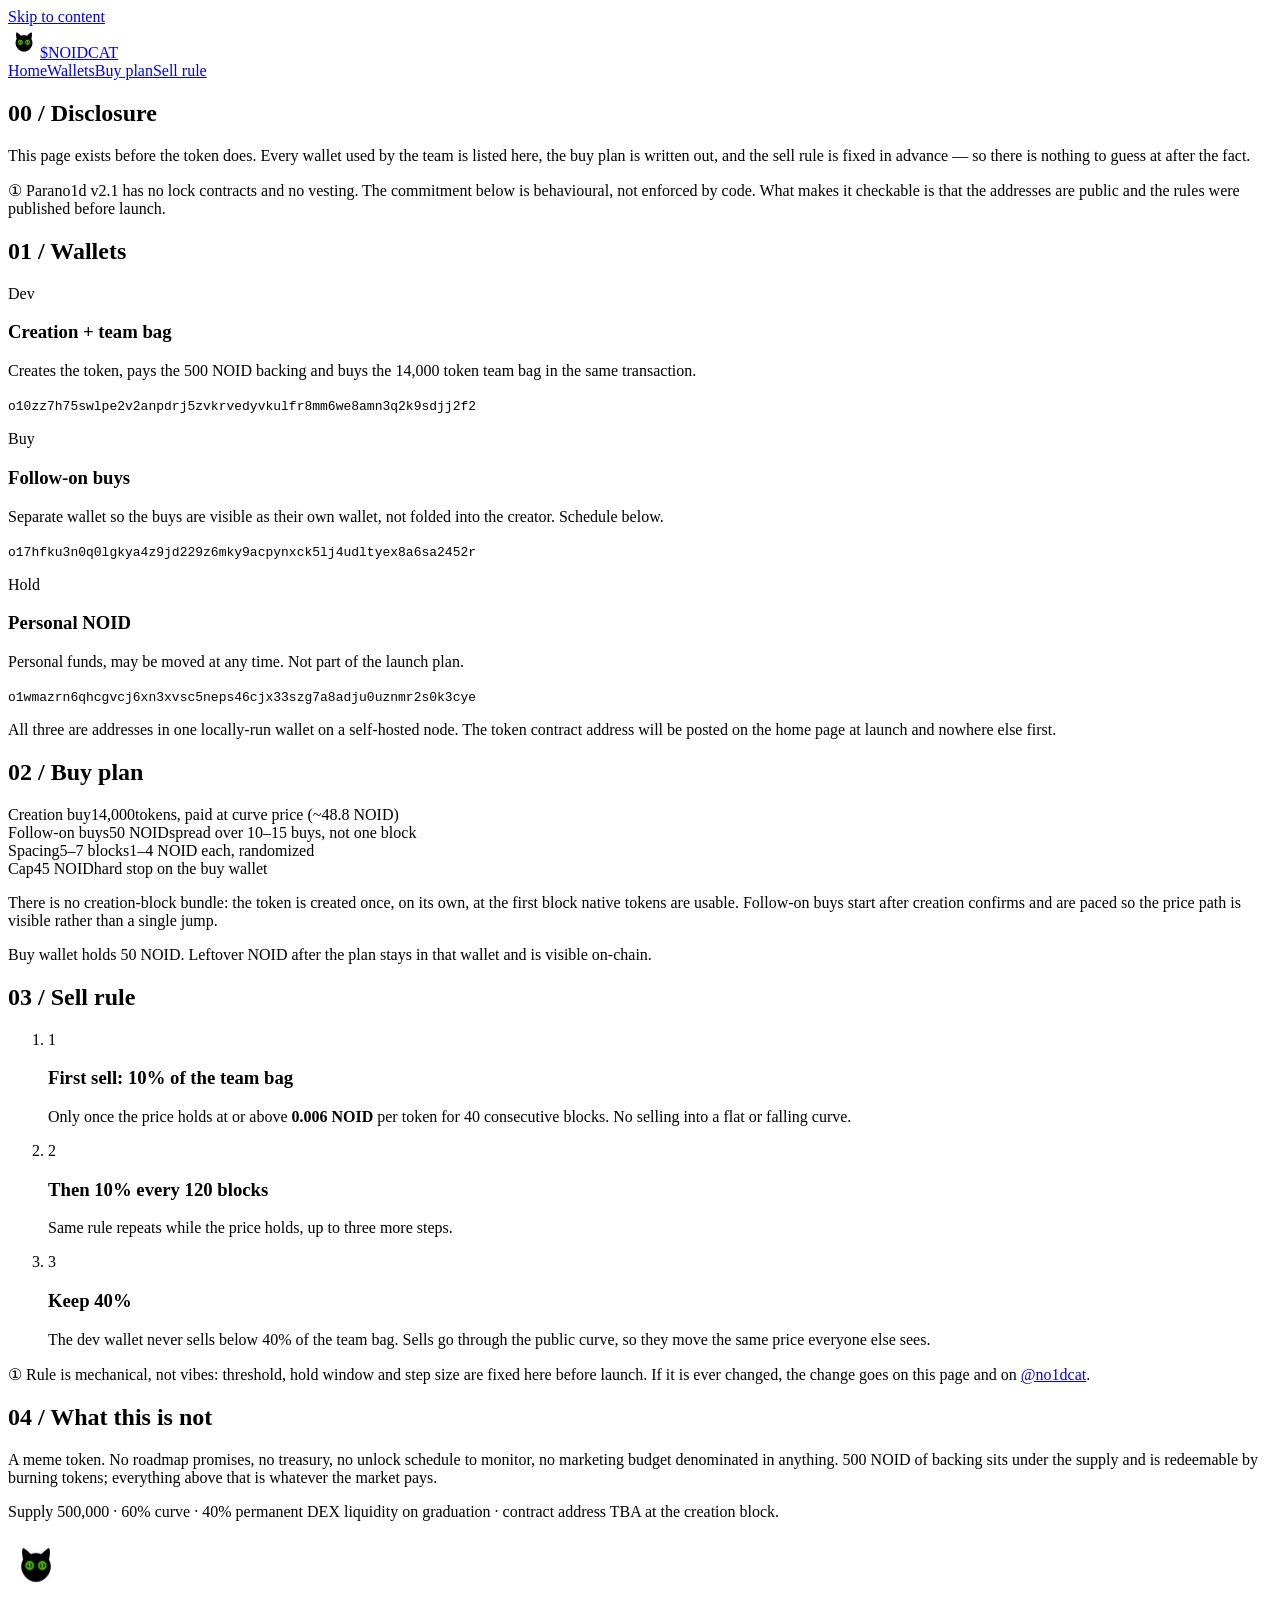
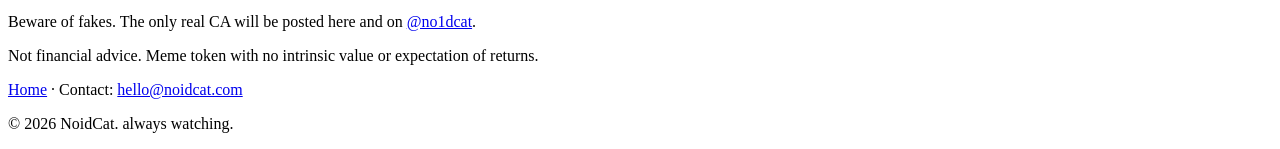
==== disclosure.html @ ee6c27f6 "Launch site: real tokenomics, disclosure page, chosen logo, honest numbers" ====
<!doctype html>
<html lang="en">
<head>
<meta charset="utf-8">
<meta name="viewport" content="width=device-width, initial-scale=1">
<title>Disclosure | $NOIDCAT</title>
<meta name="description" content="$NOIDCAT disclosure: every wallet, the buy plan, and the sell rule, published before the token exists.">
<meta name="theme-color" content="#000000">
<meta name="robots" content="index,follow">
<link rel="canonical" href="https://noidcat.com/disclosure.html">
<link rel="icon" href="favicon.ico" sizes="any">
<link rel="icon" type="image/png" sizes="32x32" href="assets/favicon-32.png">
<link rel="apple-touch-icon" href="assets/apple-touch-icon.png">
<link rel="stylesheet" href="style.css">
</head>
<body>
<a class="skip" href="#wallets">Skip to content</a>

<header class="nav">
  <a class="brand" href="/"><img src="assets/logo.webp" alt="" width="32" height="32">$NOIDCAT</a>
  <nav aria-label="Sections">
    <a href="/">Home</a><a href="#wallets">Wallets</a><a href="#plan">Buy plan</a><a href="#exit">Sell rule</a>
  </nav>
</header>

<main>
  <section class="section">
    <h2><span class="kicker">00 /</span> Disclosure</h2>
    <p class="lead">This page exists before the token does. Every wallet used by the team is listed here, the buy plan is written out, and the sell rule is fixed in advance — so there is nothing to guess at after the fact.</p>
    <p class="proof"><span class="one">①</span> Parano1d v2.1 has no lock contracts and no vesting. The commitment below is behavioural, not enforced by code. What makes it checkable is that the addresses are public and the rules were published before launch.</p>
  </section>

  <section id="wallets" class="section">
    <h2><span class="kicker">01 /</span> Wallets</h2>
    <div class="alloc">
      <article class="card"><div class="pct">Dev</div><h3>Creation + team bag</h3><p>Creates the token, pays the 500 NOID backing and buys the 14,000 token team bag in the same transaction.</p><p class="addr"><code>o10zz7h75swlpe2v2anpdrj5zvkrvedyvkulfr8mm6we8amn3q2k9sdjj2f2</code></p></article>
      <article class="card"><div class="pct">Buy</div><h3>Follow-on buys</h3><p>Separate wallet so the buys are visible as their own wallet, not folded into the creator. Schedule below.</p><p class="addr"><code>o17hfku3n0q0lgkya4z9jd229z6mky9acpynxck5lj4udltyex8a6sa2452r</code></p></article>
      <article class="card"><div class="pct">Hold</div><h3>Personal NOID</h3><p>Personal funds, may be moved at any time. Not part of the launch plan.</p><p class="addr"><code>o1wmazrn6qhcgvcj6xn3xvsc5neps46cjx33szg7a8adju0uznmr2s0k3cye</code></p></article>
    </div>
    <p class="proof">All three are addresses in one locally-run wallet on a self-hosted node. The token contract address will be posted on the home page at launch and nowhere else first.</p>
  </section>

  <section id="plan" class="section">
    <h2><span class="kicker">02 /</span> Buy plan</h2>
    <div class="stats">
      <div class="stat"><span class="label">Creation buy</span><span class="val">14,000</span><span class="hint">tokens, paid at curve price (~48.8 NOID)</span></div>
      <div class="stat"><span class="label">Follow-on buys</span><span class="val">50 NOID</span><span class="hint">spread over 10–15 buys, not one block</span></div>
      <div class="stat"><span class="label">Spacing</span><span class="val">5–7 blocks</span><span class="hint">1–4 NOID each, randomized</span></div>
      <div class="stat"><span class="label">Cap</span><span class="val">45 NOID</span><span class="hint">hard stop on the buy wallet</span></div>
    </div>
    <p class="lead">There is no creation-block bundle: the token is created once, on its own, at the first block native tokens are usable. Follow-on buys start after creation confirms and are paced so the price path is visible rather than a single jump.</p>
    <p class="proof">Buy wallet holds 50 NOID. Leftover NOID after the plan stays in that wallet and is visible on-chain.</p>
  </section>

  <section id="exit" class="section">
    <h2><span class="kicker">03 /</span> Sell rule</h2>
    <ol class="steps">
      <li><span class="n">1</span><div><h3>First sell: 10% of the team bag</h3><p>Only once the price holds at or above <strong>0.006 NOID</strong> per token for 40 consecutive blocks. No selling into a flat or falling curve.</p></div></li>
      <li><span class="n">2</span><div><h3>Then 10% every 120 blocks</h3><p>Same rule repeats while the price holds, up to three more steps.</p></div></li>
      <li><span class="n">3</span><div><h3>Keep 40%</h3><p>The dev wallet never sells below 40% of the team bag. Sells go through the public curve, so they move the same price everyone else sees.</p></div></li>
    </ol>
    <p class="proof"><span class="one">①</span> Rule is mechanical, not vibes: threshold, hold window and step size are fixed here before launch. If it is ever changed, the change goes on this page and on <a href="https://x.com/no1dcat" target="_blank" rel="noopener">@no1dcat</a>.</p>
  </section>

  <section class="section">
    <h2><span class="kicker">04 /</span> What this is not</h2>
    <p class="lead">A meme token. No roadmap promises, no treasury, no unlock schedule to monitor, no marketing budget denominated in anything. 500 NOID of backing sits under the supply and is redeemable by burning tokens; everything above that is whatever the market pays.</p>
    <p class="proof">Supply 500,000 &middot; 60% curve &middot; 40% permanent DEX liquidity on graduation &middot; contract address TBA at the creation block.</p>
  </section>
</main>

<footer class="footer">
  <img src="assets/logo.webp" alt="" width="56" height="56" loading="lazy">
  <p class="warn">Beware of fakes. The only real CA will be posted here and on <a href="https://x.com/no1dcat" target="_blank" rel="noopener">@no1dcat</a>.</p>
  <p class="disclaimer">Not financial advice. Meme token with no intrinsic value or expectation of returns.</p>
  <p class="small"><a href="/">Home</a> &middot; Contact: <a href="mailto:hello@noidcat.com">hello@noidcat.com</a></p>
  <p class="small">&copy; 2026 NoidCat. always watching.</p>
</footer>
</body>
</html>
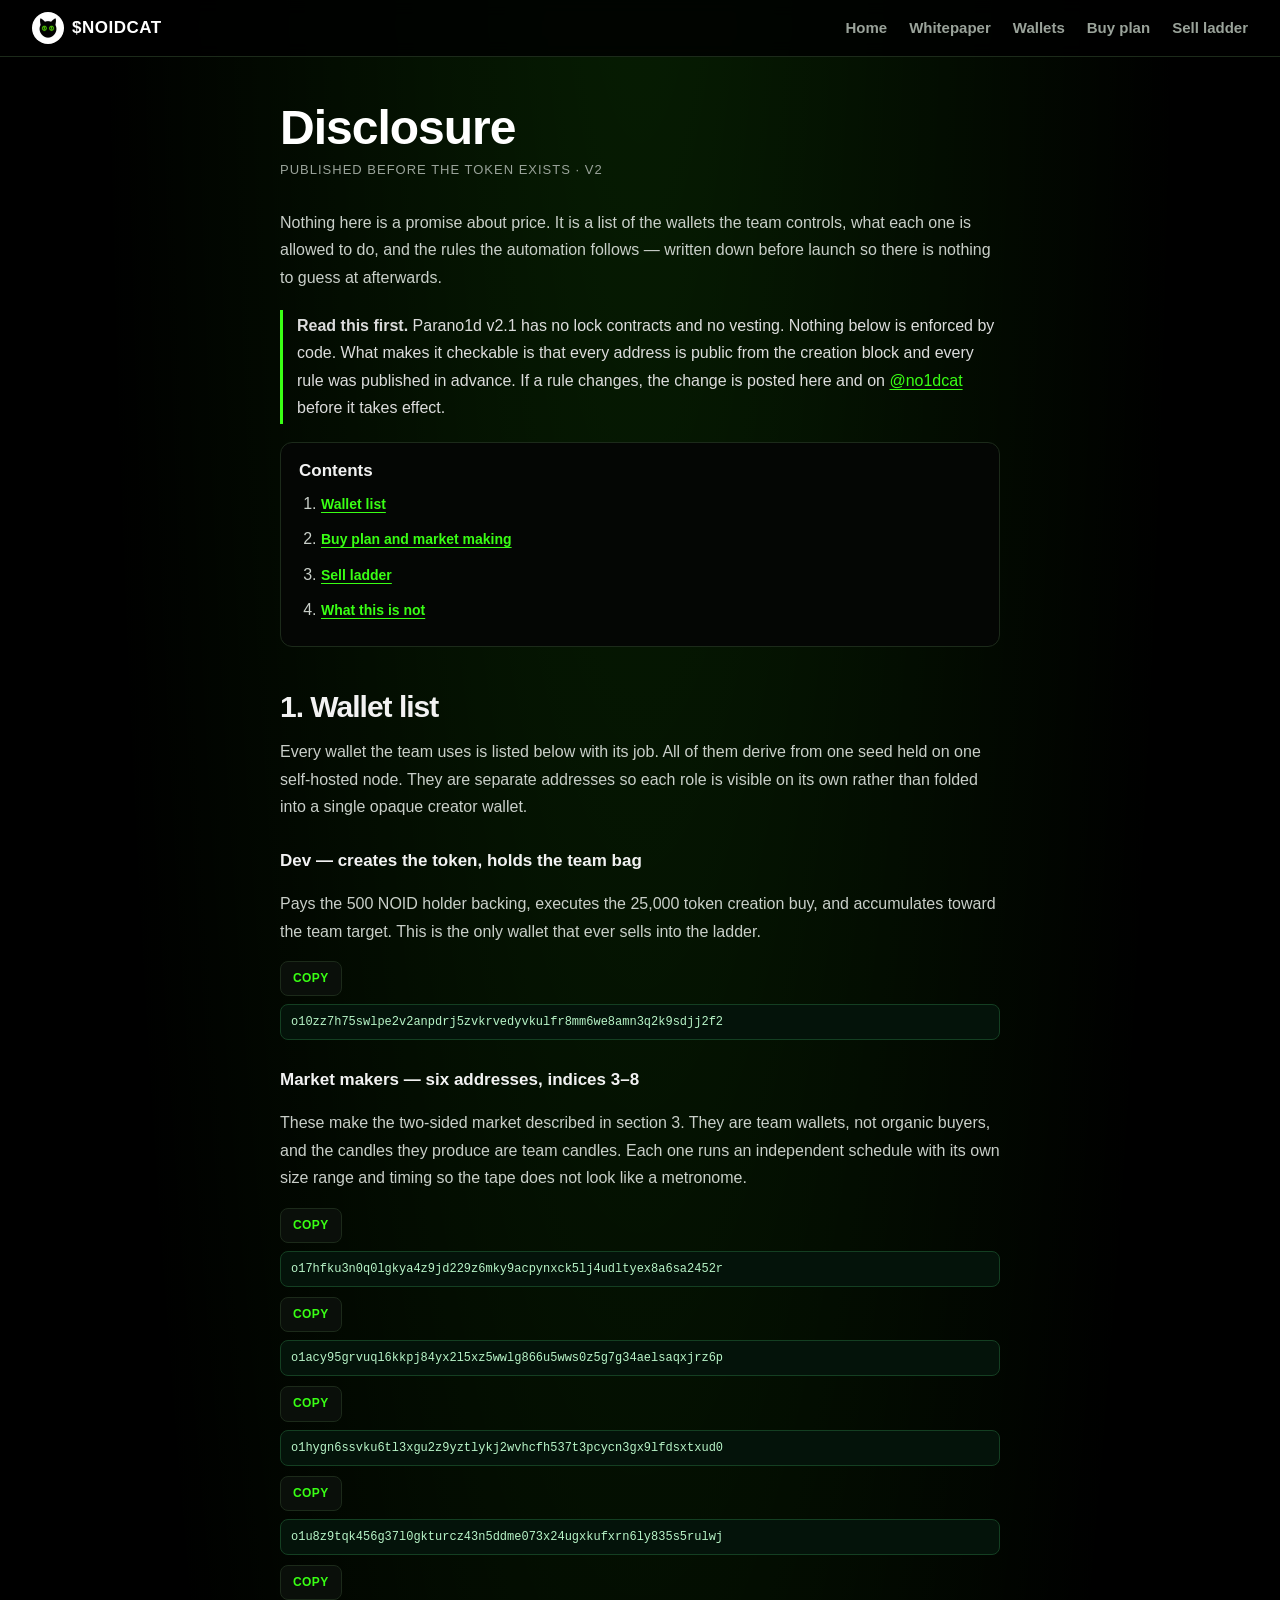
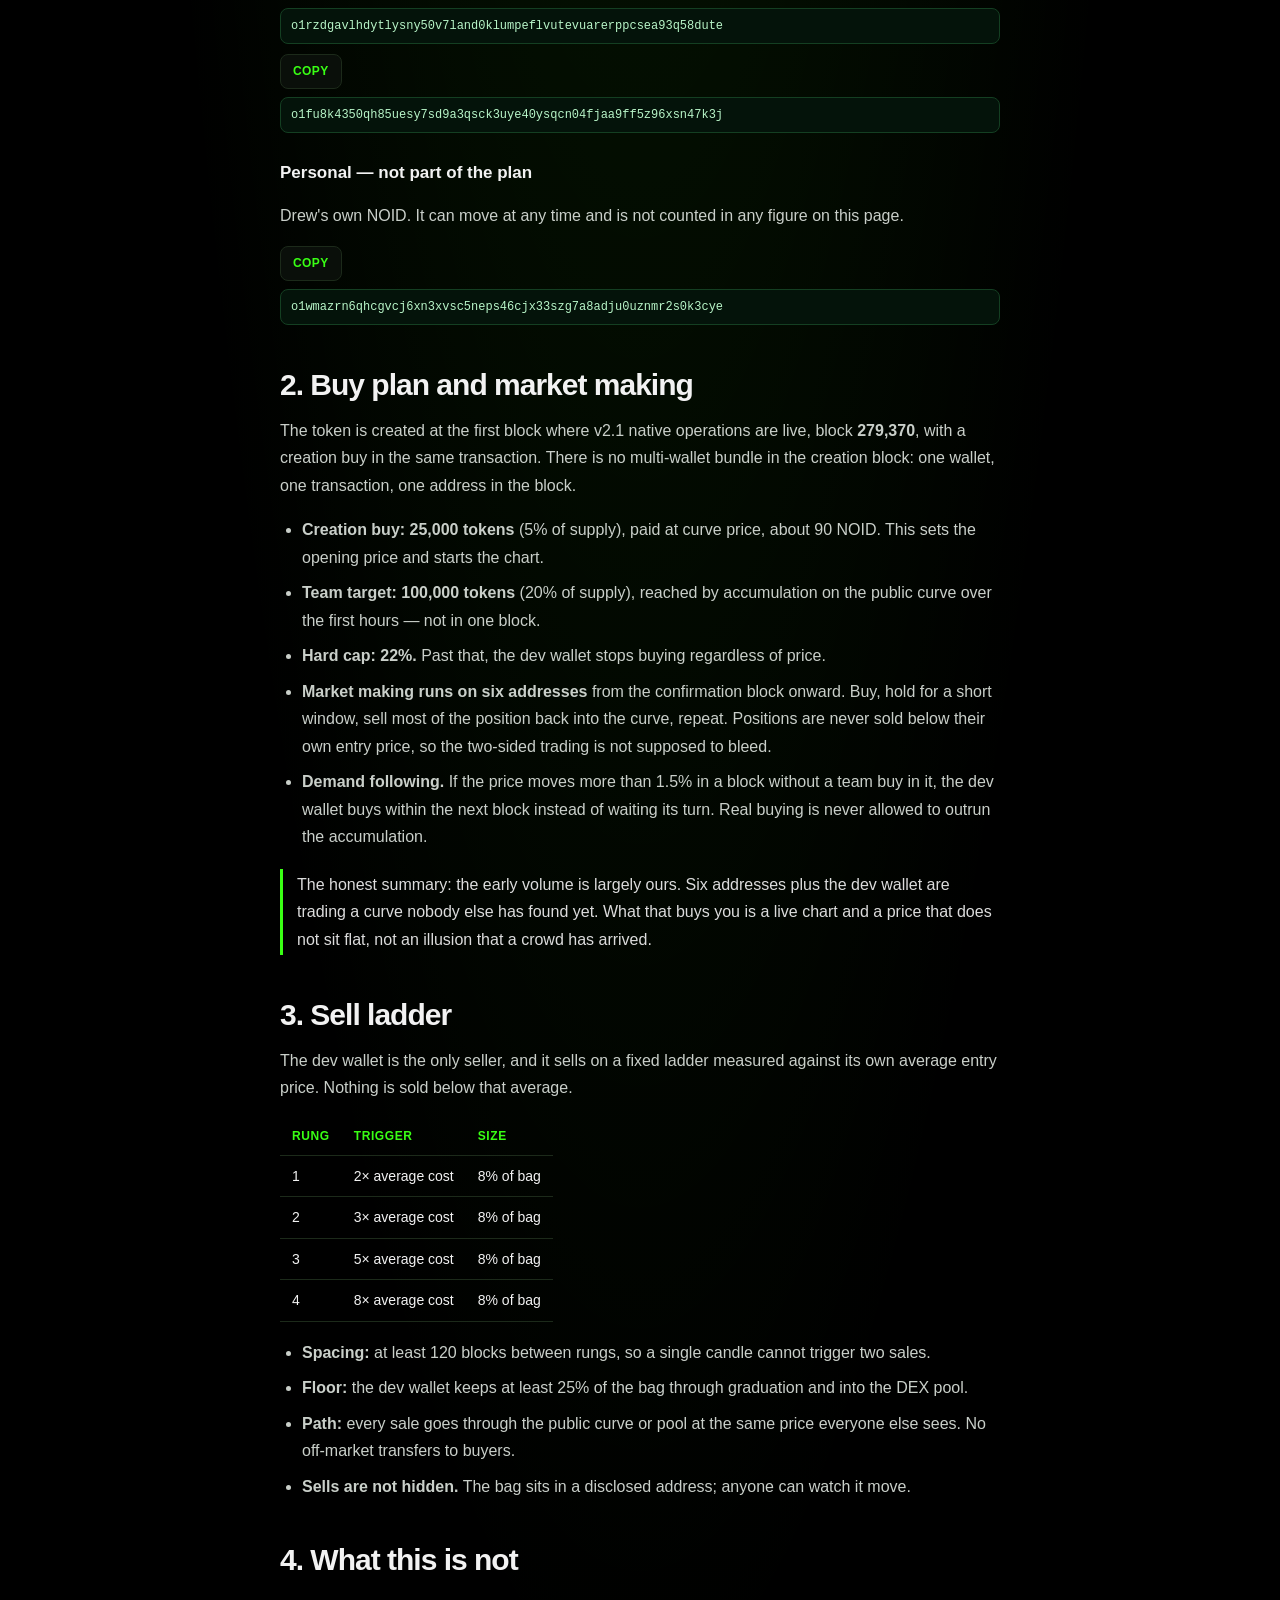
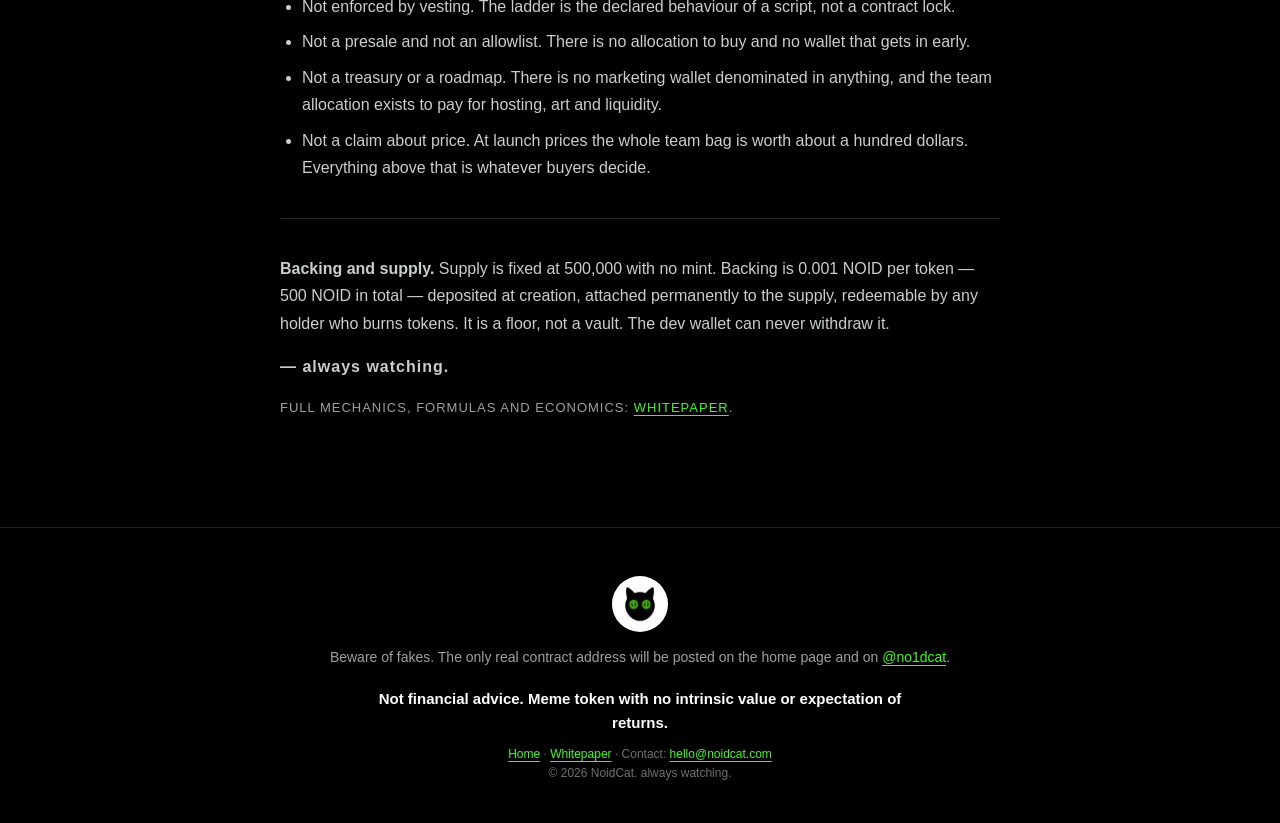
==== commit 4637b504: "Mobile-first rework, whitepaper, corrected disclosure, copy buttons" ====
--- a/disclosure.html
+++ b/disclosure.html
@@ -4,7 +4,7 @@
 <meta charset="utf-8">
 <meta name="viewport" content="width=device-width, initial-scale=1">
 <title>Disclosure | $NOIDCAT</title>
-<meta name="description" content="$NOIDCAT disclosure: every wallet, the buy plan, and the sell rule, published before the token exists.">
+<meta name="description" content="$NOIDCAT disclosure: every wallet, the buy plan, the market-making policy and the sell ladder, published before the token exists.">
 <meta name="theme-color" content="#000000">
 <meta name="robots" content="index,follow">
 <link rel="canonical" href="https://noidcat.com/disclosure.html">
@@ -17,64 +17,113 @@
 <a class="skip" href="#wallets">Skip to content</a>
 
 <header class="nav">
-  <a class="brand" href="/"><img src="assets/logo.webp" alt="" width="32" height="32">$NOIDCAT</a>
+  <a class="brand" href="/"><img src="assets/logo.webp" alt="" width="32" height="32"><span class="lbl">$NOIDCAT</span></a>
   <nav aria-label="Sections">
-    <a href="/">Home</a><a href="#wallets">Wallets</a><a href="#plan">Buy plan</a><a href="#exit">Sell rule</a>
+    <a href="/">Home</a><a href="whitepaper.html">Whitepaper</a><a href="#wallets">Wallets</a><a href="#plan">Buy plan</a><a href="#exit">Sell ladder</a>
   </nav>
 </header>
 
-<main>
-  <section class="section">
-    <h2><span class="kicker">00 /</span> Disclosure</h2>
-    <p class="lead">This page exists before the token does. Every wallet used by the team is listed here, the buy plan is written out, and the sell rule is fixed in advance — so there is nothing to guess at after the fact.</p>
-    <p class="proof"><span class="one">①</span> Parano1d v2.1 has no lock contracts and no vesting. The commitment below is behavioural, not enforced by code. What makes it checkable is that the addresses are public and the rules were published before launch.</p>
-  </section>
+<main class="doc">
+  <h1>Disclosure</h1>
+  <p class="meta">Published before the token exists &middot; v2</p>
 
-  <section id="wallets" class="section">
-    <h2><span class="kicker">01 /</span> Wallets</h2>
-    <div class="alloc">
-      <article class="card"><div class="pct">Dev</div><h3>Creation + team bag</h3><p>Creates the token, pays the 500 NOID backing and buys the 14,000 token team bag in the same transaction.</p><p class="addr"><code>o10zz7h75swlpe2v2anpdrj5zvkrvedyvkulfr8mm6we8amn3q2k9sdjj2f2</code></p></article>
-      <article class="card"><div class="pct">Buy</div><h3>Follow-on buys</h3><p>Separate wallet so the buys are visible as their own wallet, not folded into the creator. Schedule below.</p><p class="addr"><code>o17hfku3n0q0lgkya4z9jd229z6mky9acpynxck5lj4udltyex8a6sa2452r</code></p></article>
-      <article class="card"><div class="pct">Hold</div><h3>Personal NOID</h3><p>Personal funds, may be moved at any time. Not part of the launch plan.</p><p class="addr"><code>o1wmazrn6qhcgvcj6xn3xvsc5neps46cjx33szg7a8adju0uznmr2s0k3cye</code></p></article>
-    </div>
-    <p class="proof">All three are addresses in one locally-run wallet on a self-hosted node. The token contract address will be posted on the home page at launch and nowhere else first.</p>
-  </section>
+  <p class="lead">Nothing here is a promise about price. It is a list of the wallets the team controls, what each one is allowed to do, and the rules the automation follows — written down before launch so there is nothing to guess at afterwards.</p>
 
-  <section id="plan" class="section">
-    <h2><span class="kicker">02 /</span> Buy plan</h2>
-    <div class="stats">
-      <div class="stat"><span class="label">Creation buy</span><span class="val">14,000</span><span class="hint">tokens, paid at curve price (~48.8 NOID)</span></div>
-      <div class="stat"><span class="label">Follow-on buys</span><span class="val">50 NOID</span><span class="hint">spread over 10–15 buys, not one block</span></div>
-      <div class="stat"><span class="label">Spacing</span><span class="val">5–7 blocks</span><span class="hint">1–4 NOID each, randomized</span></div>
-      <div class="stat"><span class="label">Cap</span><span class="val">45 NOID</span><span class="hint">hard stop on the buy wallet</span></div>
-    </div>
-    <p class="lead">There is no creation-block bundle: the token is created once, on its own, at the first block native tokens are usable. Follow-on buys start after creation confirms and are paced so the price path is visible rather than a single jump.</p>
-    <p class="proof">Buy wallet holds 50 NOID. Leftover NOID after the plan stays in that wallet and is visible on-chain.</p>
-  </section>
+  <p class="note"><strong>Read this first.</strong> Parano1d v2.1 has no lock contracts and no vesting. Nothing below is enforced by code. What makes it checkable is that every address is public from the creation block and every rule was published in advance. If a rule changes, the change is posted here and on <a href="https://x.com/no1dcat" target="_blank" rel="noopener">@no1dcat</a> before it takes effect.</p>
 
-  <section id="exit" class="section">
-    <h2><span class="kicker">03 /</span> Sell rule</h2>
-    <ol class="steps">
-      <li><span class="n">1</span><div><h3>First sell: 10% of the team bag</h3><p>Only once the price holds at or above <strong>0.006 NOID</strong> per token for 40 consecutive blocks. No selling into a flat or falling curve.</p></div></li>
-      <li><span class="n">2</span><div><h3>Then 10% every 120 blocks</h3><p>Same rule repeats while the price holds, up to three more steps.</p></div></li>
-      <li><span class="n">3</span><div><h3>Keep 40%</h3><p>The dev wallet never sells below 40% of the team bag. Sells go through the public curve, so they move the same price everyone else sees.</p></div></li>
+  <nav class="toc" aria-label="Contents">
+    <strong>Contents</strong>
+    <ol>
+      <li><a href="#wallets">Wallet list</a></li>
+      <li><a href="#plan">Buy plan and market making</a></li>
+      <li><a href="#exit">Sell ladder</a></li>
+      <li><a href="#honest">What this is not</a></li>
     </ol>
-    <p class="proof"><span class="one">①</span> Rule is mechanical, not vibes: threshold, hold window and step size are fixed here before launch. If it is ever changed, the change goes on this page and on <a href="https://x.com/no1dcat" target="_blank" rel="noopener">@no1dcat</a>.</p>
-  </section>
+  </nav>
 
-  <section class="section">
-    <h2><span class="kicker">04 /</span> What this is not</h2>
-    <p class="lead">A meme token. No roadmap promises, no treasury, no unlock schedule to monitor, no marketing budget denominated in anything. 500 NOID of backing sits under the supply and is redeemable by burning tokens; everything above that is whatever the market pays.</p>
-    <p class="proof">Supply 500,000 &middot; 60% curve &middot; 40% permanent DEX liquidity on graduation &middot; contract address TBA at the creation block.</p>
-  </section>
+  <h2 id="wallets">1. Wallet list</h2>
+  <p>Every wallet the team uses is listed below with its job. All of them derive from one seed held on one self-hosted node. They are separate addresses so each role is visible on its own rather than folded into a single opaque creator wallet.</p>
+
+  <h3>Dev &mdash; creates the token, holds the team bag</h3>
+  <p>Pays the 500 NOID holder backing, executes the 25,000 token creation buy, and accumulates toward the team target. This is the only wallet that ever sells into the ladder.</p>
+  <div class="copyrow"><code data-copy>o10zz7h75swlpe2v2anpdrj5zvkrvedyvkulfr8mm6we8amn3q2k9sdjj2f2</code><button class="copybtn" type="button" data-copy-btn>Copy</button></div>
+
+  <h3>Market makers &mdash; six addresses, indices 3&ndash;8</h3>
+  <p>These make the two-sided market described in section 3. They are team wallets, not organic buyers, and the candles they produce are team candles. Each one runs an independent schedule with its own size range and timing so the tape does not look like a metronome.</p>
+  <div class="copyrow"><code data-copy>o17hfku3n0q0lgkya4z9jd229z6mky9acpynxck5lj4udltyex8a6sa2452r</code><button class="copybtn" type="button" data-copy-btn>Copy</button></div>
+  <div class="copyrow"><code data-copy>o1acy95grvuql6kkpj84yx2l5xz5wwlg866u5wws0z5g7g34aelsaqxjrz6p</code><button class="copybtn" type="button" data-copy-btn>Copy</button></div>
+  <div class="copyrow"><code data-copy>o1hygn6ssvku6tl3xgu2z9yztlykj2wvhcfh537t3pcycn3gx9lfdsxtxud0</code><button class="copybtn" type="button" data-copy-btn>Copy</button></div>
+  <div class="copyrow"><code data-copy>o1u8z9tqk456g37l0gkturcz43n5ddme073x24ugxkufxrn6ly835s5rulwj</code><button class="copybtn" type="button" data-copy-btn>Copy</button></div>
+  <div class="copyrow"><code data-copy>o1rzdgavlhdytlysny50v7land0klumpeflvutevuarerppcsea93q58dute</code><button class="copybtn" type="button" data-copy-btn>Copy</button></div>
+  <div class="copyrow"><code data-copy>o1fu8k4350qh85uesy7sd9a3qsck3uye40ysqcn04fjaa9ff5z96xsn47k3j</code><button class="copybtn" type="button" data-copy-btn>Copy</button></div>
+
+  <h3>Personal &mdash; not part of the plan</h3>
+  <p>Drew's own NOID. It can move at any time and is not counted in any figure on this page.</p>
+  <div class="copyrow"><code data-copy>o1wmazrn6qhcgvcj6xn3xvsc5neps46cjx33szg7a8adju0uznmr2s0k3cye</code><button class="copybtn" type="button" data-copy-btn>Copy</button></div>
+
+  <h2 id="plan">2. Buy plan and market making</h2>
+  <p>The token is created at the first block where v2.1 native operations are live, block <strong>279,370</strong>, with a creation buy in the same transaction. There is no multi-wallet bundle in the creation block: one wallet, one transaction, one address in the block.</p>
+
+  <ul>
+    <li><strong>Creation buy: 25,000 tokens</strong> (5% of supply), paid at curve price, about 90 NOID. This sets the opening price and starts the chart.</li>
+    <li><strong>Team target: 100,000 tokens</strong> (20% of supply), reached by accumulation on the public curve over the first hours — not in one block.</li>
+    <li><strong>Hard cap: 22%.</strong> Past that, the dev wallet stops buying regardless of price.</li>
+    <li><strong>Market making runs on six addresses</strong> from the confirmation block onward. Buy, hold for a short window, sell most of the position back into the curve, repeat. Positions are never sold below their own entry price, so the two-sided trading is not supposed to bleed.</li>
+    <li><strong>Demand following.</strong> If the price moves more than 1.5% in a block without a team buy in it, the dev wallet buys within the next block instead of waiting its turn. Real buying is never allowed to outrun the accumulation.</li>
+  </ul>
+
+  <p class="note">The honest summary: the early volume is largely ours. Six addresses plus the dev wallet are trading a curve nobody else has found yet. What that buys you is a live chart and a price that does not sit flat, not an illusion that a crowd has arrived.</p>
+
+  <h2 id="exit">3. Sell ladder</h2>
+  <p>The dev wallet is the only seller, and it sells on a fixed ladder measured against its own average entry price. Nothing is sold below that average.</p>
+  <table>
+    <thead><tr><th>Rung</th><th>Trigger</th><th>Size</th></tr></thead>
+    <tbody>
+      <tr><td>1</td><td>2&times; average cost</td><td>8% of bag</td></tr>
+      <tr><td>2</td><td>3&times; average cost</td><td>8% of bag</td></tr>
+      <tr><td>3</td><td>5&times; average cost</td><td>8% of bag</td></tr>
+      <tr><td>4</td><td>8&times; average cost</td><td>8% of bag</td></tr>
+    </tbody>
+  </table>
+  <ul>
+    <li><strong>Spacing:</strong> at least 120 blocks between rungs, so a single candle cannot trigger two sales.</li>
+    <li><strong>Floor:</strong> the dev wallet keeps at least 25% of the bag through graduation and into the DEX pool.</li>
+    <li><strong>Path:</strong> every sale goes through the public curve or pool at the same price everyone else sees. No off-market transfers to buyers.</li>
+    <li><strong>Sells are not hidden.</strong> The bag sits in a disclosed address; anyone can watch it move.</li>
+  </ul>
+
+  <h2 id="honest">4. What this is not</h2>
+  <ul>
+    <li>Not enforced by vesting. The ladder is the declared behaviour of a script, not a contract lock.</li>
+    <li>Not a presale and not an allowlist. There is no allocation to buy and no wallet that gets in early.</li>
+    <li>Not a treasury or a roadmap. There is no marketing wallet denominated in anything, and the team allocation exists to pay for hosting, art and liquidity.</li>
+    <li>Not a claim about price. At launch prices the whole team bag is worth about a hundred dollars. Everything above that is whatever buyers decide.</li>
+  </ul>
+
+  <hr>
+  <p><strong>Backing and supply.</strong> Supply is fixed at 500,000 with no mint. Backing is 0.001 NOID per token — 500 NOID in total — deposited at creation, attached permanently to the supply, redeemable by any holder who burns tokens. It is a floor, not a vault. The dev wallet can never withdraw it.</p>
+  <p class="signoff">&mdash; always watching.</p>
+  <p class="meta">Full mechanics, formulas and economics: <a href="whitepaper.html">whitepaper</a>.</p>
 </main>
 
 <footer class="footer">
   <img src="assets/logo.webp" alt="" width="56" height="56" loading="lazy">
-  <p class="warn">Beware of fakes. The only real CA will be posted here and on <a href="https://x.com/no1dcat" target="_blank" rel="noopener">@no1dcat</a>.</p>
+  <p class="warn">Beware of fakes. The only real contract address will be posted on the home page and on <a href="https://x.com/no1dcat" target="_blank" rel="noopener">@no1dcat</a>.</p>
   <p class="disclaimer">Not financial advice. Meme token with no intrinsic value or expectation of returns.</p>
-  <p class="small"><a href="/">Home</a> &middot; Contact: <a href="mailto:hello@noidcat.com">hello@noidcat.com</a></p>
+  <p class="small"><a href="/">Home</a> &middot; <a href="whitepaper.html">Whitepaper</a> &middot; Contact: <a href="mailto:hello@noidcat.com">hello@noidcat.com</a></p>
   <p class="small">&copy; 2026 NoidCat. always watching.</p>
 </footer>
+
+<script>
+document.querySelectorAll('[data-copy-btn]').forEach(function (b) {
+  b.addEventListener('click', function () {
+    var t = b.previousElementSibling.textContent.trim();
+    navigator.clipboard.writeText(t).then(function () {
+      b.textContent = 'Copied'; b.classList.add('ok');
+      setTimeout(function () { b.textContent = 'Copy'; b.classList.remove('ok'); }, 1400);
+    });
+  });
+});
+</script>
 </body>
 </html>
--- a/style.css
+++ b/style.css
@@ -0,0 +1,178 @@
+:root{--bg:#000;--fg:#f2f2f2;--muted:#9aa39a;--g:#39ff14;--g2:#2bd10f;--line:#1c2a1a;--card:#070b07;
+--font:"Inter","Helvetica Neue",Arial,system-ui,-apple-system,"Segoe UI",Roboto,sans-serif}
+*{box-sizing:border-box}
+html{scroll-behavior:smooth;-webkit-text-size-adjust:100%}
+body{margin:0;background:var(--bg);color:var(--fg);font-family:var(--font);line-height:1.6;font-size:17px;
+background-image:radial-gradient(ellipse at 50% -10%,rgba(57,255,20,.12),transparent 60%)}
+img{max-width:100%;height:auto;display:block}
+a{color:var(--g);text-decoration-thickness:1px;text-underline-offset:3px}
+a:hover{color:#fff}
+:focus-visible{outline:2px solid var(--g);outline-offset:3px}
+.skip{position:absolute;left:-999px}.skip:focus{left:8px;top:8px;background:var(--g);color:#000;padding:8px;z-index:9}
+code{font-family:ui-monospace,SFMono-Regular,Menlo,Consolas,monospace;font-size:.9em}
+.one{color:var(--g);text-shadow:0 0 12px rgba(57,255,20,.7)}
+
+/* nav */
+.nav{position:sticky;top:0;z-index:5;display:flex;align-items:center;justify-content:space-between;gap:12px;
+padding:10px 18px;background:rgba(0,0,0,.82);backdrop-filter:blur(8px);-webkit-backdrop-filter:blur(8px);border-bottom:1px solid var(--line)}
+.brand{display:flex;align-items:center;gap:8px;font-weight:900;color:#fff;text-decoration:none;letter-spacing:.5px}
+.brand img{border-radius:50%}
+.nav nav{display:none;gap:22px}
+.nav nav a{color:var(--muted);text-decoration:none;font-weight:600;font-size:15px}
+.nav nav a:hover{color:var(--g)}
+
+/* hero */
+.hero{min-height:calc(100svh - 53px);display:flex;flex-direction:column;align-items:center;justify-content:center;text-align:center;padding:40px 20px 56px}
+.eyes-wrap{width:min(62vw,300px);aspect-ratio:1;border-radius:50%;overflow:hidden;box-shadow:0 0 0 1px var(--line),0 0 60px rgba(57,255,20,.18)}
+.logo{width:100%;height:100%;object-fit:cover}
+.badge{display:inline-flex;align-items:center;gap:10px;margin:28px 0 6px;padding:7px 14px;border:1px solid var(--g);border-radius:999px;
+color:var(--g);font-size:13px;font-weight:700;letter-spacing:.3px;background:rgba(57,255,20,.06)}
+.dot{width:8px;height:8px;border-radius:50%;background:var(--g);box-shadow:0 0 10px var(--g);animation:pulse 1.6s ease-in-out infinite}
+@keyframes pulse{50%{opacity:.25}}
+h1{margin:6px 0 0;font-size:clamp(52px,15vw,128px);line-height:.95;font-weight:900;letter-spacing:-2px;color:#fff}
+.sub{margin:10px 0 0;font-size:clamp(19px,4.6vw,28px);font-weight:700}
+.tagline{margin:4px 0 26px;color:var(--g);font-weight:800;font-size:clamp(18px,4vw,24px);letter-spacing:1px;text-shadow:0 0 16px rgba(57,255,20,.5)}
+.cta{display:flex;flex-wrap:wrap;justify-content:center;gap:10px;width:100%;max-width:640px}
+.btn{display:inline-flex;align-items:center;justify-content:center;gap:8px;min-height:48px;padding:0 22px;border-radius:12px;font-weight:800;text-decoration:none;
+border:1px solid #2a2a2a;color:#fff;background:#0b0b0b;transition:transform .15s,box-shadow .15s}
+.btn svg{width:18px;height:18px;fill:currentColor}
+.btn.primary{background:var(--g);color:#000;border-color:var(--g);flex-basis:100%}
+.btn.primary:hover{box-shadow:0 0 24px rgba(57,255,20,.55);transform:translateY(-1px);color:#000}
+.btn.soon{flex:1;color:#bbb;cursor:not-allowed}
+.btn.soon small{font-size:11px;font-weight:700;color:var(--g);border:1px solid var(--line);border-radius:6px;padding:1px 6px;text-transform:uppercase;letter-spacing:.5px}
+.launch-note{margin:18px 0 0;color:var(--muted);font-size:14px}
+.launch-note strong{color:var(--g)}
+
+/* sections */
+.section{max-width:1100px;margin:0 auto;padding:64px 20px;border-top:1px solid var(--line)}
+h2{margin:0 0 22px;font-size:clamp(32px,7vw,52px);line-height:1.05;font-weight:900;letter-spacing:-1px}
+.kicker{color:var(--g);font-size:.5em;vertical-align:middle;letter-spacing:1px;margin-right:6px}
+h3{margin:0 0 6px;font-size:19px;font-weight:800}
+.about{display:grid;gap:28px;align-items:center}
+.about p{margin:0 0 14px;color:#d6d6d6}
+.about em{color:var(--g);font-style:normal;font-weight:700}
+.punch{font-weight:900;font-size:22px;color:#fff!important}
+.about-img{margin:0;border-radius:18px;overflow:hidden;border:1px solid var(--line);box-shadow:0 0 50px rgba(57,255,20,.1)}
+
+/* tokenomics */
+.stats{display:grid;grid-template-columns:1fr 1fr;gap:10px;margin-bottom:26px}
+.stat{background:var(--card);border:1px solid var(--line);border-radius:14px;padding:16px;display:flex;flex-direction:column}
+.label{color:var(--muted);font-size:12px;text-transform:uppercase;letter-spacing:1px;font-weight:700}
+.val{font-size:26px;font-weight:900;color:#fff;margin-top:4px;line-height:1.2}
+.hint{color:var(--g);font-size:12px;font-weight:600}
+.tbd{color:var(--g)}
+.lead{color:#d6d6d6;margin:0 0 18px}
+.alloc{display:grid;grid-template-columns:1fr 1fr;gap:10px}
+.card{position:relative;background:var(--card);border:1px solid var(--line);border-radius:16px;padding:16px;transition:border-color .2s}
+.card:hover{border-color:var(--g)}
+.pct{font-size:clamp(34px,9vw,44px);font-weight:900;line-height:1;color:var(--g);text-shadow:0 0 18px rgba(57,255,20,.45);margin-bottom:10px}
+.card p{margin:0;color:#bdbdbd;font-size:15px}
+.card .addr{margin-top:12px;padding-top:10px;border-top:1px dashed #223322;font-size:13px;color:var(--muted)}
+.addr code{color:#000;background:var(--g);border-radius:5px;padding:1px 7px;font-weight:700;font-size:12px}
+.bar{display:flex;height:34px;margin:22px 0 14px;border-radius:10px;overflow:hidden;border:1px solid var(--line);font-size:12px;font-weight:800}
+.bar span{display:flex;align-items:center;padding-left:12px;min-width:5px}
+.b-pub{background:#0f1a0d;color:var(--g)}
+.b-dev{background:var(--g)}.b-mkt{background:#2bd10f}.b-com{background:#1fa80a}.b-liq{background:#158006}
+.proof{color:#d6d6d6;font-size:15px;margin:0}
+.tbd-inline{color:var(--g);font-weight:700}
+
+/* steps */
+.steps{list-style:none;margin:0;padding:0;display:grid;gap:12px;counter-reset:s}
+.steps li{display:flex;gap:16px;background:var(--card);border:1px solid var(--line);border-radius:16px;padding:20px}
+.n{flex:none;width:42px;height:42px;border-radius:50%;display:grid;place-items:center;background:var(--g);color:#000;font-weight:900;font-size:20px;box-shadow:0 0 16px rgba(57,255,20,.45)}
+.steps p{margin:0 0 8px;color:#bdbdbd;font-size:15px}
+.links a{font-weight:700;font-size:15px;margin-right:14px;display:inline-block}
+
+/* gallery */
+.gallery{display:grid;gap:14px}
+.gallery figure{margin:0;border-radius:14px;overflow:hidden;border:1px solid var(--line);background:#050505}
+.gallery img{width:100%;aspect-ratio:16/9;object-fit:cover;transition:transform .3s}
+.gallery a:hover img{transform:scale(1.03)}
+
+/* footer */
+.footer{border-top:1px solid var(--line);padding:48px 20px 40px;text-align:center;color:var(--muted);font-size:14px}
+.footer img{margin:0 auto 14px;border-radius:50%}
+.ca{display:flex;flex-wrap:wrap;justify-content:center;align-items:center;gap:8px;color:#ddd;margin:0 0 8px}
+.ca code{background:#0b0b0b;border:1px dashed var(--g);color:var(--g);padding:6px 10px;border-radius:8px;word-break:break-all}
+.copy{font:inherit;font-weight:700;font-size:12px;background:transparent;border:1px solid #333;color:#777;border-radius:8px;padding:6px 10px}
+.copy:not(:disabled){color:var(--g);border-color:var(--g);cursor:pointer}
+.warn{margin:0 0 18px}
+.disclaimer{color:#fff;font-weight:800;max-width:560px;margin:0 auto 10px;font-size:15px}
+.small{font-size:12px;max-width:560px;margin:0 auto;color:#6c736c}
+
+/* >= tablet */
+@media (min-width:640px){
+  .stats{grid-template-columns:repeat(4,1fr)}
+  .card{padding:20px}
+  .gallery{grid-template-columns:1fr 1fr}
+  .btn.primary{flex-basis:auto}.btn.soon{flex:none}
+}
+@media (min-width:900px){
+  .nav{padding:12px 32px}.nav nav{display:flex}
+  .section{padding:96px 32px}
+  .about{grid-template-columns:1.05fr 1fr;gap:48px}
+  .alloc{grid-template-columns:repeat(4,1fr)}
+  .steps{grid-template-columns:repeat(3,1fr)}
+  .steps li{flex-direction:column}
+  .gallery{grid-template-columns:repeat(3,1fr)}
+}
+@media (prefers-reduced-motion:reduce){*{animation:none!important;transition:none!important;scroll-behavior:auto!important}}
+
+/* ---------- mobile-first additions ---------- */
+/* nav: scrollable chips on small screens, no dead space */
+@media (max-width:899px){
+  .nav nav{display:flex;gap:14px;overflow-x:auto;scrollbar-width:none;padding-bottom:2px;flex:1;justify-content:flex-end}
+  .nav nav::-webkit-scrollbar{display:none}
+  .nav nav a{white-space:nowrap;font-size:14px;padding:9px 2px;display:inline-block}
+  .brand span.lbl{display:none}
+}
+@media (max-width:639px){
+  body{font-size:16px}
+  .section{padding:56px 18px}
+  .hero{padding:32px 18px 44px;min-height:auto}
+  .alloc,.stats{grid-template-columns:1fr}
+  .stats{gap:8px}
+  .stat{padding:14px 16px}
+  .card{padding:16px}
+  .pct{font-size:30px}
+  .nav{padding:10px 14px}
+  .cta{flex-direction:column;width:100%;max-width:340px}
+  .btn{width:100%;justify-content:center}
+  .steps{gap:18px}
+  h2{font-size:clamp(26px,8vw,34px)}
+  h1{letter-spacing:-1px}
+  .footer{padding:36px 18px}
+  blockquote{margin:0}
+}
+
+/* addresses must never blow out the viewport */
+.addr,.addr code,code.mono,.copyrow code,.doc code{overflow-wrap:anywhere;word-break:break-word}
+.addr code{display:inline-block;max-width:100%}
+.copyrow{display:flex;align-items:center;gap:8px;flex-wrap:wrap;margin-top:10px}
+.copyrow code{flex:1 1 100%;order:2;font-size:12px;line-height:1.5;padding:8px 10px;border-radius:8px;
+background:#04130a;color:#b8f5c8;border:1px solid #143f22}
+.copybtn{order:1;flex:none;font:inherit;font-size:12px;font-weight:800;letter-spacing:.4px;text-transform:uppercase;
+padding:7px 12px;border-radius:8px;border:1px solid var(--line);background:#0a0f0a;color:var(--g);cursor:pointer}
+.copybtn:hover{background:#11200f;border-color:#1f4a26}
+.copybtn.ok{background:var(--g);color:#000;border-color:var(--g)}
+
+/* long-form document styling (whitepaper, disclosure) */
+.doc{max-width:760px;margin:0 auto;padding:48px 20px 80px}
+.doc h1{font-size:clamp(32px,8vw,48px);letter-spacing:-1px;margin:0 0 8px;color:#fff}
+.doc .meta{color:var(--muted);font-size:13px;text-transform:uppercase;letter-spacing:1px;margin:0 0 28px}
+.doc h2{margin:44px 0 12px;font-size:clamp(22px,5.4vw,30px)}
+.doc h3{margin:26px 0 8px;font-size:17px}
+.doc p,.doc li{color:#c9cfc9;font-size:16px;line-height:1.72}
+.doc ul,.doc ol{padding-left:22px}
+.doc li{margin:0 0 8px}
+.doc .toc{border:1px solid var(--line);border-radius:12px;padding:14px 18px;background:#040604;margin:0 0 34px}
+.doc .toc ol{margin:6px 0 0}
+.doc .toc a{font-weight:700;font-size:14px}
+.doc .fml{font-family:ui-monospace,Menlo,monospace;font-size:13px;background:#04130a;border:1px solid #143f22;
+border-radius:8px;padding:12px 14px;overflow-x:auto;color:#b8f5c8;margin:12px 0}
+.doc table{width:100%;border-collapse:collapse;font-size:14px;margin:14px 0;display:block;overflow-x:auto}
+.doc th,.doc td{text-align:left;padding:9px 12px;border-bottom:1px solid var(--line);white-space:nowrap}
+.doc th{color:var(--g);font-size:12px;text-transform:uppercase;letter-spacing:.6px}
+.doc .note{border-left:3px solid var(--g);padding:2px 0 2px 14px;color:#dcdcdc;margin:18px 0}
+.doc hr{border:0;border-top:1px solid var(--line);margin:36px 0}
+.signoff{color:var(--g);font-weight:800;letter-spacing:1px}
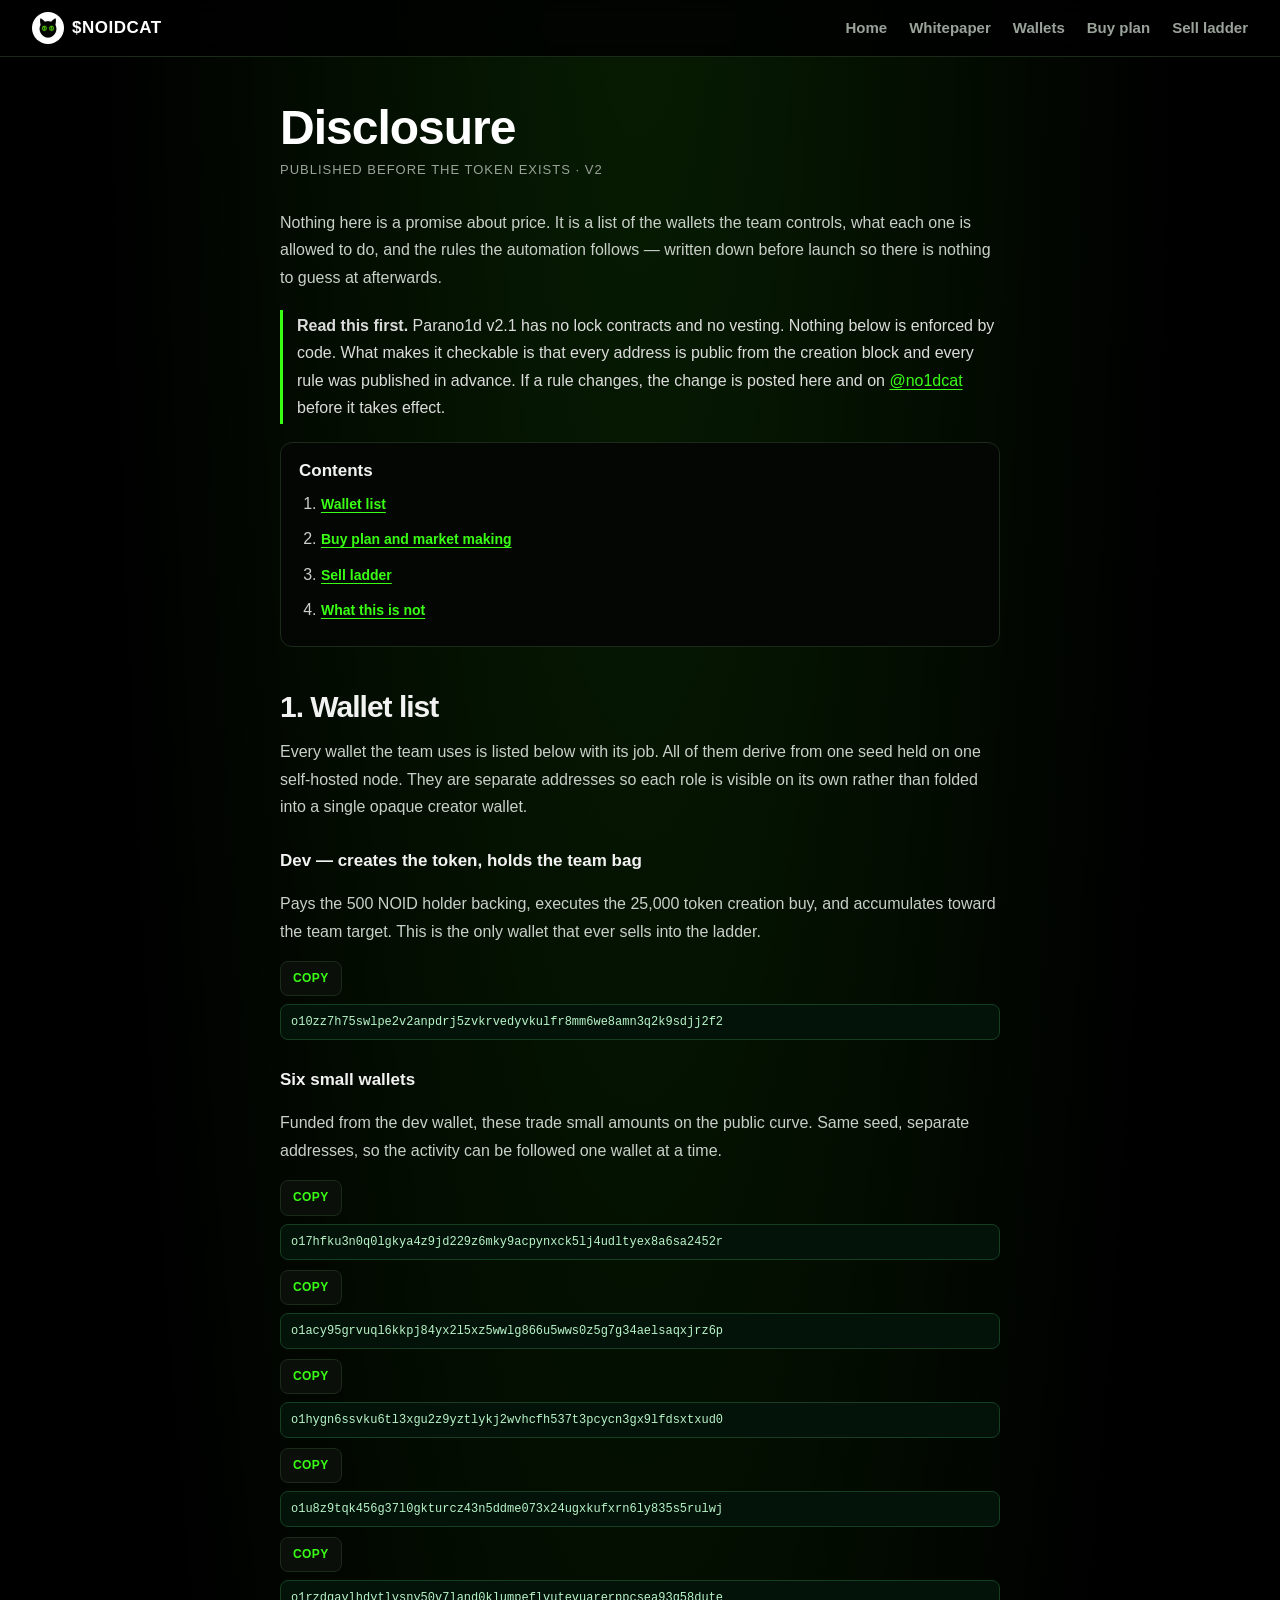
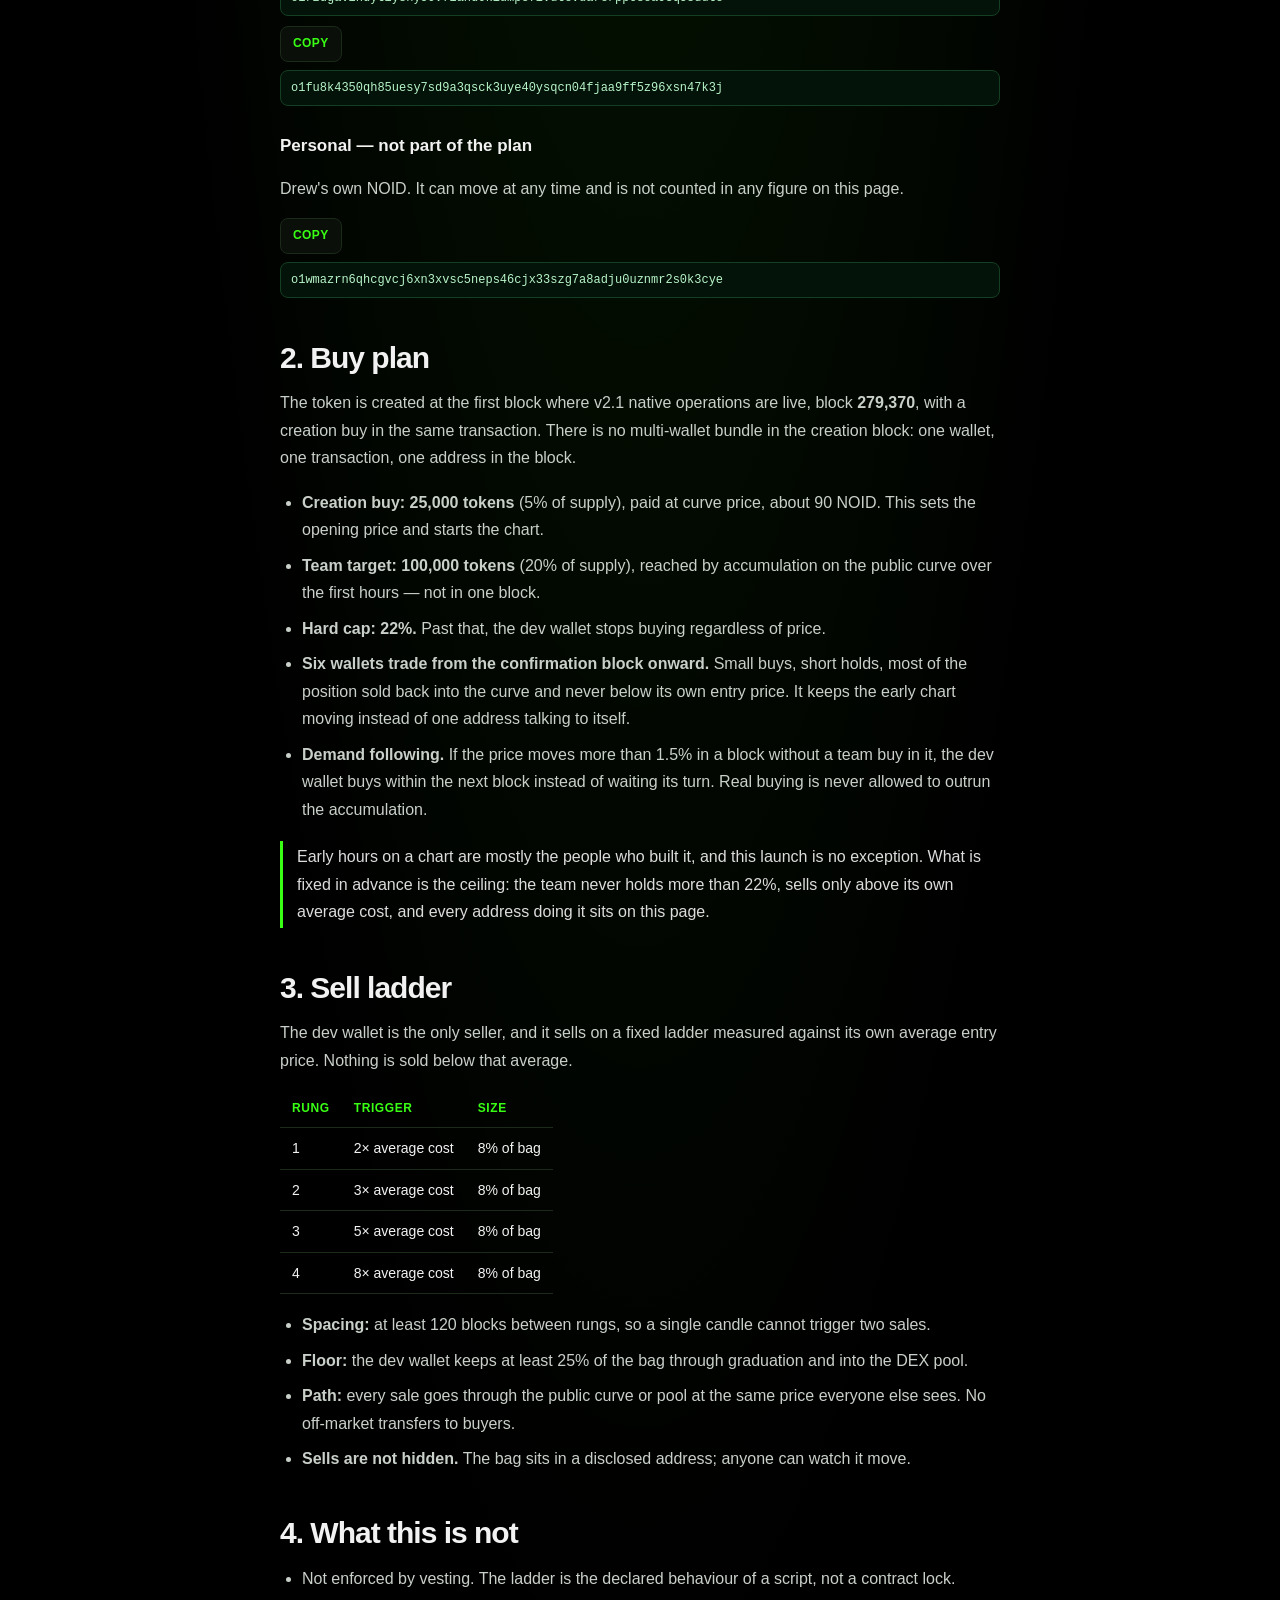
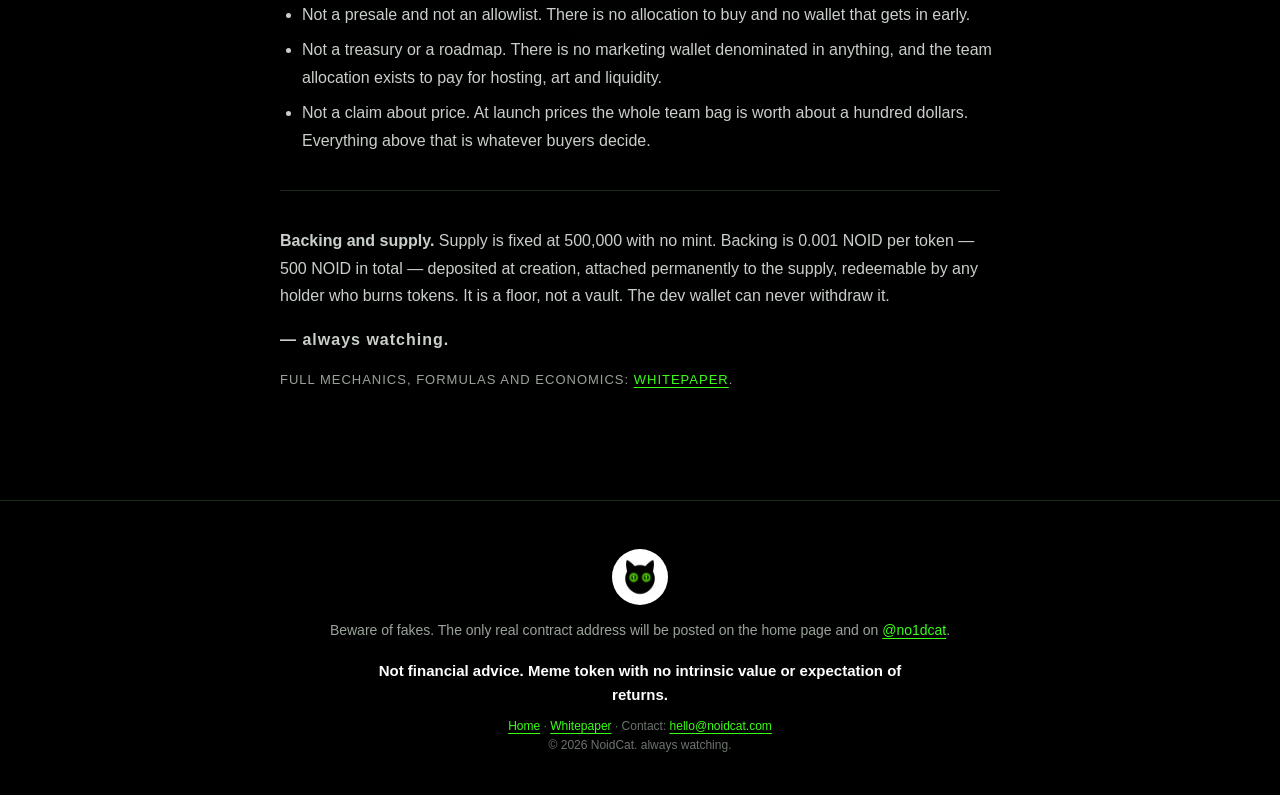
==== commit 49ba3147: "Reframe the six team wallets as plain wallets; drop market-maker jargon" ====
--- a/disclosure.html
+++ b/disclosure.html
@@ -48,8 +48,8 @@
   <p>Pays the 500 NOID holder backing, executes the 25,000 token creation buy, and accumulates toward the team target. This is the only wallet that ever sells into the ladder.</p>
   <div class="copyrow"><code data-copy>o10zz7h75swlpe2v2anpdrj5zvkrvedyvkulfr8mm6we8amn3q2k9sdjj2f2</code><button class="copybtn" type="button" data-copy-btn>Copy</button></div>
 
-  <h3>Market makers &mdash; six addresses, indices 3&ndash;8</h3>
-  <p>These make the two-sided market described in section 3. They are team wallets, not organic buyers, and the candles they produce are team candles. Each one runs an independent schedule with its own size range and timing so the tape does not look like a metronome.</p>
+  <h3>Six small wallets</h3>
+  <p>Funded from the dev wallet, these trade small amounts on the public curve. Same seed, separate addresses, so the activity can be followed one wallet at a time.</p>
   <div class="copyrow"><code data-copy>o17hfku3n0q0lgkya4z9jd229z6mky9acpynxck5lj4udltyex8a6sa2452r</code><button class="copybtn" type="button" data-copy-btn>Copy</button></div>
   <div class="copyrow"><code data-copy>o1acy95grvuql6kkpj84yx2l5xz5wwlg866u5wws0z5g7g34aelsaqxjrz6p</code><button class="copybtn" type="button" data-copy-btn>Copy</button></div>
   <div class="copyrow"><code data-copy>o1hygn6ssvku6tl3xgu2z9yztlykj2wvhcfh537t3pcycn3gx9lfdsxtxud0</code><button class="copybtn" type="button" data-copy-btn>Copy</button></div>
@@ -61,18 +61,18 @@
   <p>Drew's own NOID. It can move at any time and is not counted in any figure on this page.</p>
   <div class="copyrow"><code data-copy>o1wmazrn6qhcgvcj6xn3xvsc5neps46cjx33szg7a8adju0uznmr2s0k3cye</code><button class="copybtn" type="button" data-copy-btn>Copy</button></div>
 
-  <h2 id="plan">2. Buy plan and market making</h2>
+  <h2 id="plan">2. Buy plan</h2>
   <p>The token is created at the first block where v2.1 native operations are live, block <strong>279,370</strong>, with a creation buy in the same transaction. There is no multi-wallet bundle in the creation block: one wallet, one transaction, one address in the block.</p>
 
   <ul>
     <li><strong>Creation buy: 25,000 tokens</strong> (5% of supply), paid at curve price, about 90 NOID. This sets the opening price and starts the chart.</li>
     <li><strong>Team target: 100,000 tokens</strong> (20% of supply), reached by accumulation on the public curve over the first hours — not in one block.</li>
     <li><strong>Hard cap: 22%.</strong> Past that, the dev wallet stops buying regardless of price.</li>
-    <li><strong>Market making runs on six addresses</strong> from the confirmation block onward. Buy, hold for a short window, sell most of the position back into the curve, repeat. Positions are never sold below their own entry price, so the two-sided trading is not supposed to bleed.</li>
+    <li><strong>Six wallets trade from the confirmation block onward.</strong> Small buys, short holds, most of the position sold back into the curve and never below its own entry price. It keeps the early chart moving instead of one address talking to itself.</li>
     <li><strong>Demand following.</strong> If the price moves more than 1.5% in a block without a team buy in it, the dev wallet buys within the next block instead of waiting its turn. Real buying is never allowed to outrun the accumulation.</li>
   </ul>
 
-  <p class="note">The honest summary: the early volume is largely ours. Six addresses plus the dev wallet are trading a curve nobody else has found yet. What that buys you is a live chart and a price that does not sit flat, not an illusion that a crowd has arrived.</p>
+  <p class="note">Early hours on a chart are mostly the people who built it, and this launch is no exception. What is fixed in advance is the ceiling: the team never holds more than 22%, sells only above its own average cost, and every address doing it sits on this page.</p>
 
   <h2 id="exit">3. Sell ladder</h2>
   <p>The dev wallet is the only seller, and it sells on a fixed ladder measured against its own average entry price. Nothing is sold below that average.</p>
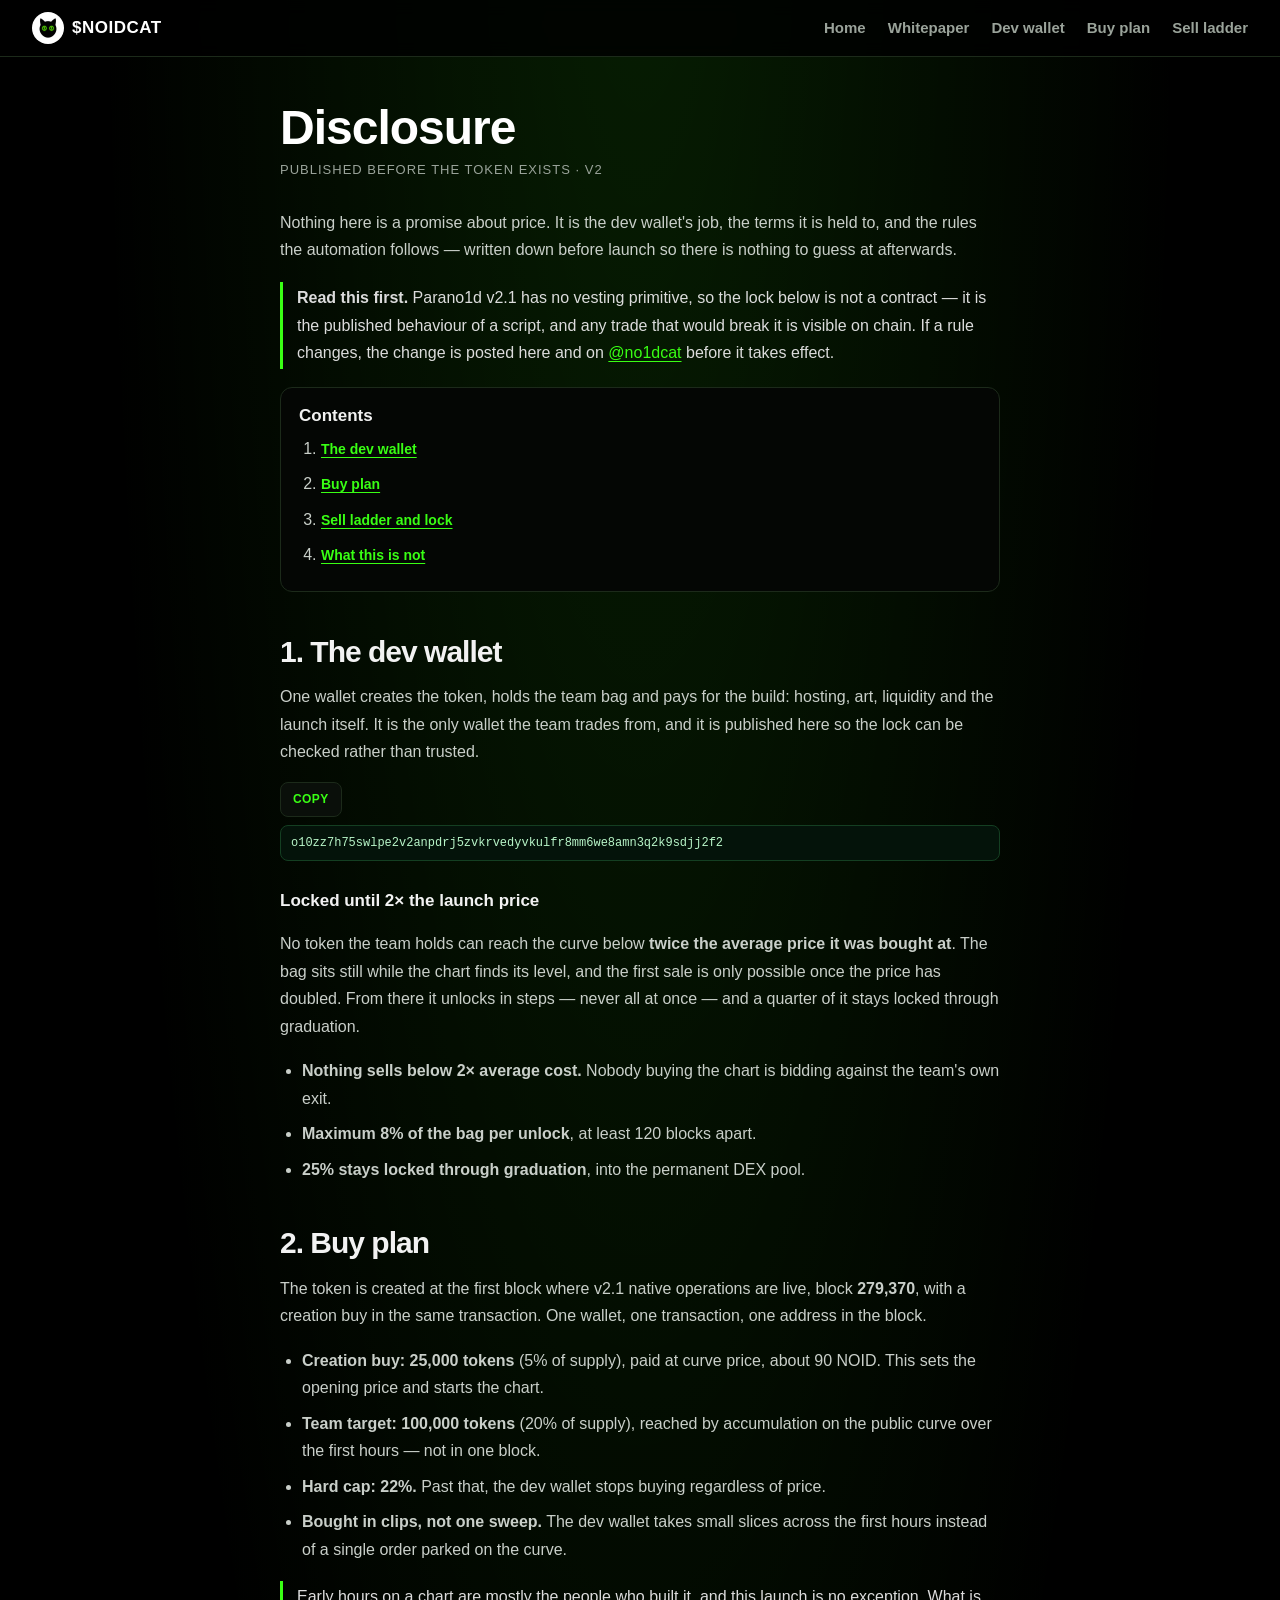
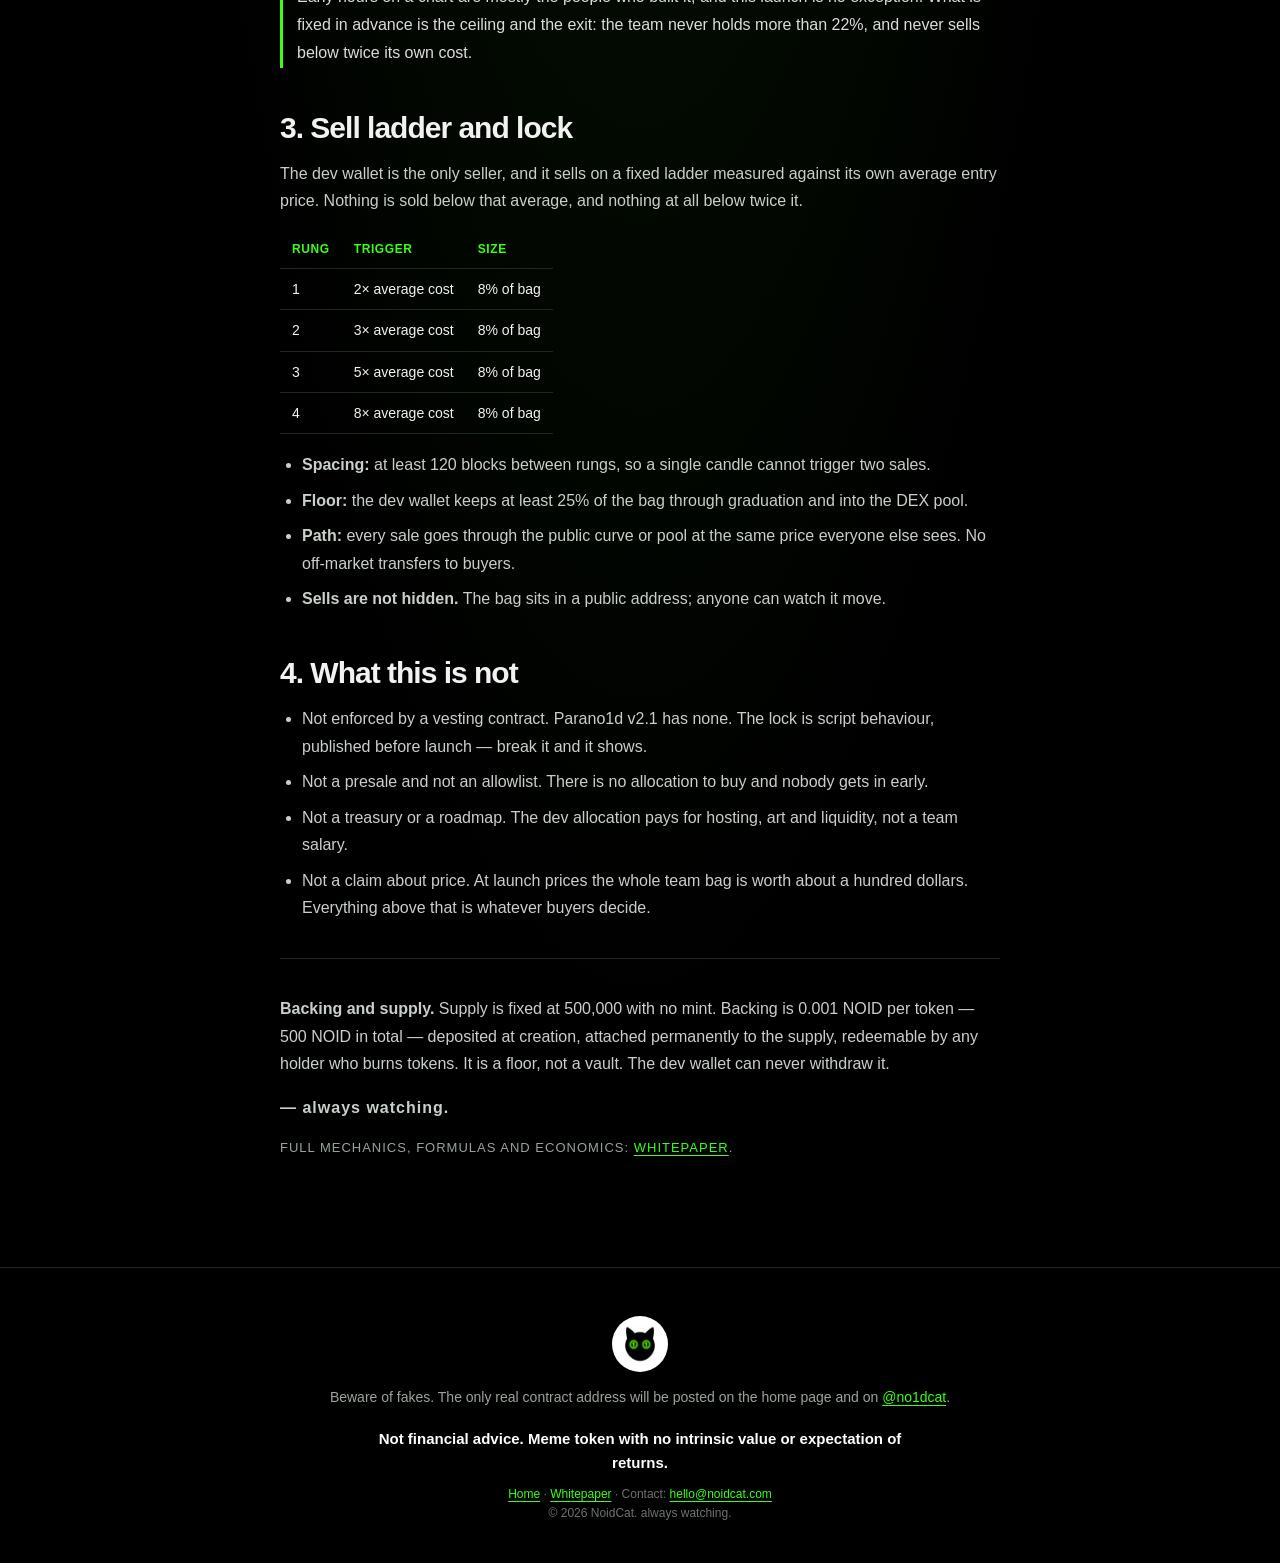
==== commit 5707435a: "Single dev-wallet story: drop the other wallets, add the 2x lock" ====
--- a/disclosure.html
+++ b/disclosure.html
@@ -4,7 +4,7 @@
 <meta charset="utf-8">
 <meta name="viewport" content="width=device-width, initial-scale=1">
 <title>Disclosure | $NOIDCAT</title>
-<meta name="description" content="$NOIDCAT disclosure: every wallet, the buy plan, the market-making policy and the sell ladder, published before the token exists.">
+<meta name="description" content="$NOIDCAT disclosure: the dev wallet, the lock, the buy plan and the sell ladder, published before the token exists.">
 <meta name="theme-color" content="#000000">
 <meta name="robots" content="index,follow">
 <link rel="canonical" href="https://noidcat.com/disclosure.html">
@@ -14,12 +14,12 @@
 <link rel="stylesheet" href="style.css">
 </head>
 <body>
-<a class="skip" href="#wallets">Skip to content</a>
+<a class="skip" href="#wallet">Skip to content</a>
 
 <header class="nav">
   <a class="brand" href="/"><img src="assets/logo.webp" alt="" width="32" height="32"><span class="lbl">$NOIDCAT</span></a>
   <nav aria-label="Sections">
-    <a href="/">Home</a><a href="whitepaper.html">Whitepaper</a><a href="#wallets">Wallets</a><a href="#plan">Buy plan</a><a href="#exit">Sell ladder</a>
+    <a href="/">Home</a><a href="whitepaper.html">Whitepaper</a><a href="#wallet">Dev wallet</a><a href="#plan">Buy plan</a><a href="#exit">Sell ladder</a>
   </nav>
 </header>
 
@@ -27,55 +27,46 @@
   <h1>Disclosure</h1>
   <p class="meta">Published before the token exists &middot; v2</p>
 
-  <p class="lead">Nothing here is a promise about price. It is a list of the wallets the team controls, what each one is allowed to do, and the rules the automation follows — written down before launch so there is nothing to guess at afterwards.</p>
+  <p class="lead">Nothing here is a promise about price. It is the dev wallet's job, the terms it is held to, and the rules the automation follows — written down before launch so there is nothing to guess at afterwards.</p>
 
-  <p class="note"><strong>Read this first.</strong> Parano1d v2.1 has no lock contracts and no vesting. Nothing below is enforced by code. What makes it checkable is that every address is public from the creation block and every rule was published in advance. If a rule changes, the change is posted here and on <a href="https://x.com/no1dcat" target="_blank" rel="noopener">@no1dcat</a> before it takes effect.</p>
+  <p class="note"><strong>Read this first.</strong> Parano1d v2.1 has no vesting primitive, so the lock below is not a contract — it is the published behaviour of a script, and any trade that would break it is visible on chain. If a rule changes, the change is posted here and on <a href="https://x.com/no1dcat" target="_blank" rel="noopener">@no1dcat</a> before it takes effect.</p>
 
   <nav class="toc" aria-label="Contents">
     <strong>Contents</strong>
     <ol>
-      <li><a href="#wallets">Wallet list</a></li>
-      <li><a href="#plan">Buy plan and market making</a></li>
-      <li><a href="#exit">Sell ladder</a></li>
+      <li><a href="#wallet">The dev wallet</a></li>
+      <li><a href="#plan">Buy plan</a></li>
+      <li><a href="#exit">Sell ladder and lock</a></li>
       <li><a href="#honest">What this is not</a></li>
     </ol>
   </nav>
 
-  <h2 id="wallets">1. Wallet list</h2>
-  <p>Every wallet the team uses is listed below with its job. All of them derive from one seed held on one self-hosted node. They are separate addresses so each role is visible on its own rather than folded into a single opaque creator wallet.</p>
-
-  <h3>Dev &mdash; creates the token, holds the team bag</h3>
-  <p>Pays the 500 NOID holder backing, executes the 25,000 token creation buy, and accumulates toward the team target. This is the only wallet that ever sells into the ladder.</p>
+  <h2 id="wallet">1. The dev wallet</h2>
+  <p>One wallet creates the token, holds the team bag and pays for the build: hosting, art, liquidity and the launch itself. It is the only wallet the team trades from, and it is published here so the lock can be checked rather than trusted.</p>
   <div class="copyrow"><code data-copy>o10zz7h75swlpe2v2anpdrj5zvkrvedyvkulfr8mm6we8amn3q2k9sdjj2f2</code><button class="copybtn" type="button" data-copy-btn>Copy</button></div>
 
-  <h3>Six small wallets</h3>
-  <p>Funded from the dev wallet, these trade small amounts on the public curve. Same seed, separate addresses, so the activity can be followed one wallet at a time.</p>
-  <div class="copyrow"><code data-copy>o17hfku3n0q0lgkya4z9jd229z6mky9acpynxck5lj4udltyex8a6sa2452r</code><button class="copybtn" type="button" data-copy-btn>Copy</button></div>
-  <div class="copyrow"><code data-copy>o1acy95grvuql6kkpj84yx2l5xz5wwlg866u5wws0z5g7g34aelsaqxjrz6p</code><button class="copybtn" type="button" data-copy-btn>Copy</button></div>
-  <div class="copyrow"><code data-copy>o1hygn6ssvku6tl3xgu2z9yztlykj2wvhcfh537t3pcycn3gx9lfdsxtxud0</code><button class="copybtn" type="button" data-copy-btn>Copy</button></div>
-  <div class="copyrow"><code data-copy>o1u8z9tqk456g37l0gkturcz43n5ddme073x24ugxkufxrn6ly835s5rulwj</code><button class="copybtn" type="button" data-copy-btn>Copy</button></div>
-  <div class="copyrow"><code data-copy>o1rzdgavlhdytlysny50v7land0klumpeflvutevuarerppcsea93q58dute</code><button class="copybtn" type="button" data-copy-btn>Copy</button></div>
-  <div class="copyrow"><code data-copy>o1fu8k4350qh85uesy7sd9a3qsck3uye40ysqcn04fjaa9ff5z96xsn47k3j</code><button class="copybtn" type="button" data-copy-btn>Copy</button></div>
-
-  <h3>Personal &mdash; not part of the plan</h3>
-  <p>Drew's own NOID. It can move at any time and is not counted in any figure on this page.</p>
-  <div class="copyrow"><code data-copy>o1wmazrn6qhcgvcj6xn3xvsc5neps46cjx33szg7a8adju0uznmr2s0k3cye</code><button class="copybtn" type="button" data-copy-btn>Copy</button></div>
+  <h3>Locked until 2&times; the launch price</h3>
+  <p>No token the team holds can reach the curve below <strong>twice the average price it was bought at</strong>. The bag sits still while the chart finds its level, and the first sale is only possible once the price has doubled. From there it unlocks in steps — never all at once — and a quarter of it stays locked through graduation.</p>
+  <ul>
+    <li><strong>Nothing sells below 2&times; average cost.</strong> Nobody buying the chart is bidding against the team's own exit.</li>
+    <li><strong>Maximum 8% of the bag per unlock</strong>, at least 120 blocks apart.</li>
+    <li><strong>25% stays locked through graduation</strong>, into the permanent DEX pool.</li>
+  </ul>
 
   <h2 id="plan">2. Buy plan</h2>
-  <p>The token is created at the first block where v2.1 native operations are live, block <strong>279,370</strong>, with a creation buy in the same transaction. There is no multi-wallet bundle in the creation block: one wallet, one transaction, one address in the block.</p>
+  <p>The token is created at the first block where v2.1 native operations are live, block <strong>279,370</strong>, with a creation buy in the same transaction. One wallet, one transaction, one address in the block.</p>
 
   <ul>
     <li><strong>Creation buy: 25,000 tokens</strong> (5% of supply), paid at curve price, about 90 NOID. This sets the opening price and starts the chart.</li>
     <li><strong>Team target: 100,000 tokens</strong> (20% of supply), reached by accumulation on the public curve over the first hours — not in one block.</li>
     <li><strong>Hard cap: 22%.</strong> Past that, the dev wallet stops buying regardless of price.</li>
-    <li><strong>Six wallets trade from the confirmation block onward.</strong> Small buys, short holds, most of the position sold back into the curve and never below its own entry price. It keeps the early chart moving instead of one address talking to itself.</li>
-    <li><strong>Demand following.</strong> If the price moves more than 1.5% in a block without a team buy in it, the dev wallet buys within the next block instead of waiting its turn. Real buying is never allowed to outrun the accumulation.</li>
+    <li><strong>Bought in clips, not one sweep.</strong> The dev wallet takes small slices across the first hours instead of a single order parked on the curve.</li>
   </ul>
 
-  <p class="note">Early hours on a chart are mostly the people who built it, and this launch is no exception. What is fixed in advance is the ceiling: the team never holds more than 22%, sells only above its own average cost, and every address doing it sits on this page.</p>
+  <p class="note">Early hours on a chart are mostly the people who built it, and this launch is no exception. What is fixed in advance is the ceiling and the exit: the team never holds more than 22%, and never sells below twice its own cost.</p>
 
-  <h2 id="exit">3. Sell ladder</h2>
-  <p>The dev wallet is the only seller, and it sells on a fixed ladder measured against its own average entry price. Nothing is sold below that average.</p>
+  <h2 id="exit">3. Sell ladder and lock</h2>
+  <p>The dev wallet is the only seller, and it sells on a fixed ladder measured against its own average entry price. Nothing is sold below that average, and nothing at all below twice it.</p>
   <table>
     <thead><tr><th>Rung</th><th>Trigger</th><th>Size</th></tr></thead>
     <tbody>
@@ -89,14 +80,14 @@
     <li><strong>Spacing:</strong> at least 120 blocks between rungs, so a single candle cannot trigger two sales.</li>
     <li><strong>Floor:</strong> the dev wallet keeps at least 25% of the bag through graduation and into the DEX pool.</li>
     <li><strong>Path:</strong> every sale goes through the public curve or pool at the same price everyone else sees. No off-market transfers to buyers.</li>
-    <li><strong>Sells are not hidden.</strong> The bag sits in a disclosed address; anyone can watch it move.</li>
+    <li><strong>Sells are not hidden.</strong> The bag sits in a public address; anyone can watch it move.</li>
   </ul>
 
   <h2 id="honest">4. What this is not</h2>
   <ul>
-    <li>Not enforced by vesting. The ladder is the declared behaviour of a script, not a contract lock.</li>
-    <li>Not a presale and not an allowlist. There is no allocation to buy and no wallet that gets in early.</li>
-    <li>Not a treasury or a roadmap. There is no marketing wallet denominated in anything, and the team allocation exists to pay for hosting, art and liquidity.</li>
+    <li>Not enforced by a vesting contract. Parano1d v2.1 has none. The lock is script behaviour, published before launch — break it and it shows.</li>
+    <li>Not a presale and not an allowlist. There is no allocation to buy and nobody gets in early.</li>
+    <li>Not a treasury or a roadmap. The dev allocation pays for hosting, art and liquidity, not a team salary.</li>
     <li>Not a claim about price. At launch prices the whole team bag is worth about a hundred dollars. Everything above that is whatever buyers decide.</li>
   </ul>
 
--- a/style.css
+++ b/style.css
@@ -128,6 +128,8 @@
 }
 @media (max-width:639px){
   body{font-size:16px}
+  .doc table{font-size:13px}
+  .doc table th,.doc table td{padding:7px 8px;white-space:normal;overflow-wrap:anywhere}
   .section{padding:56px 18px}
   .hero{padding:32px 18px 44px;min-height:auto}
   .alloc,.stats{grid-template-columns:1fr}
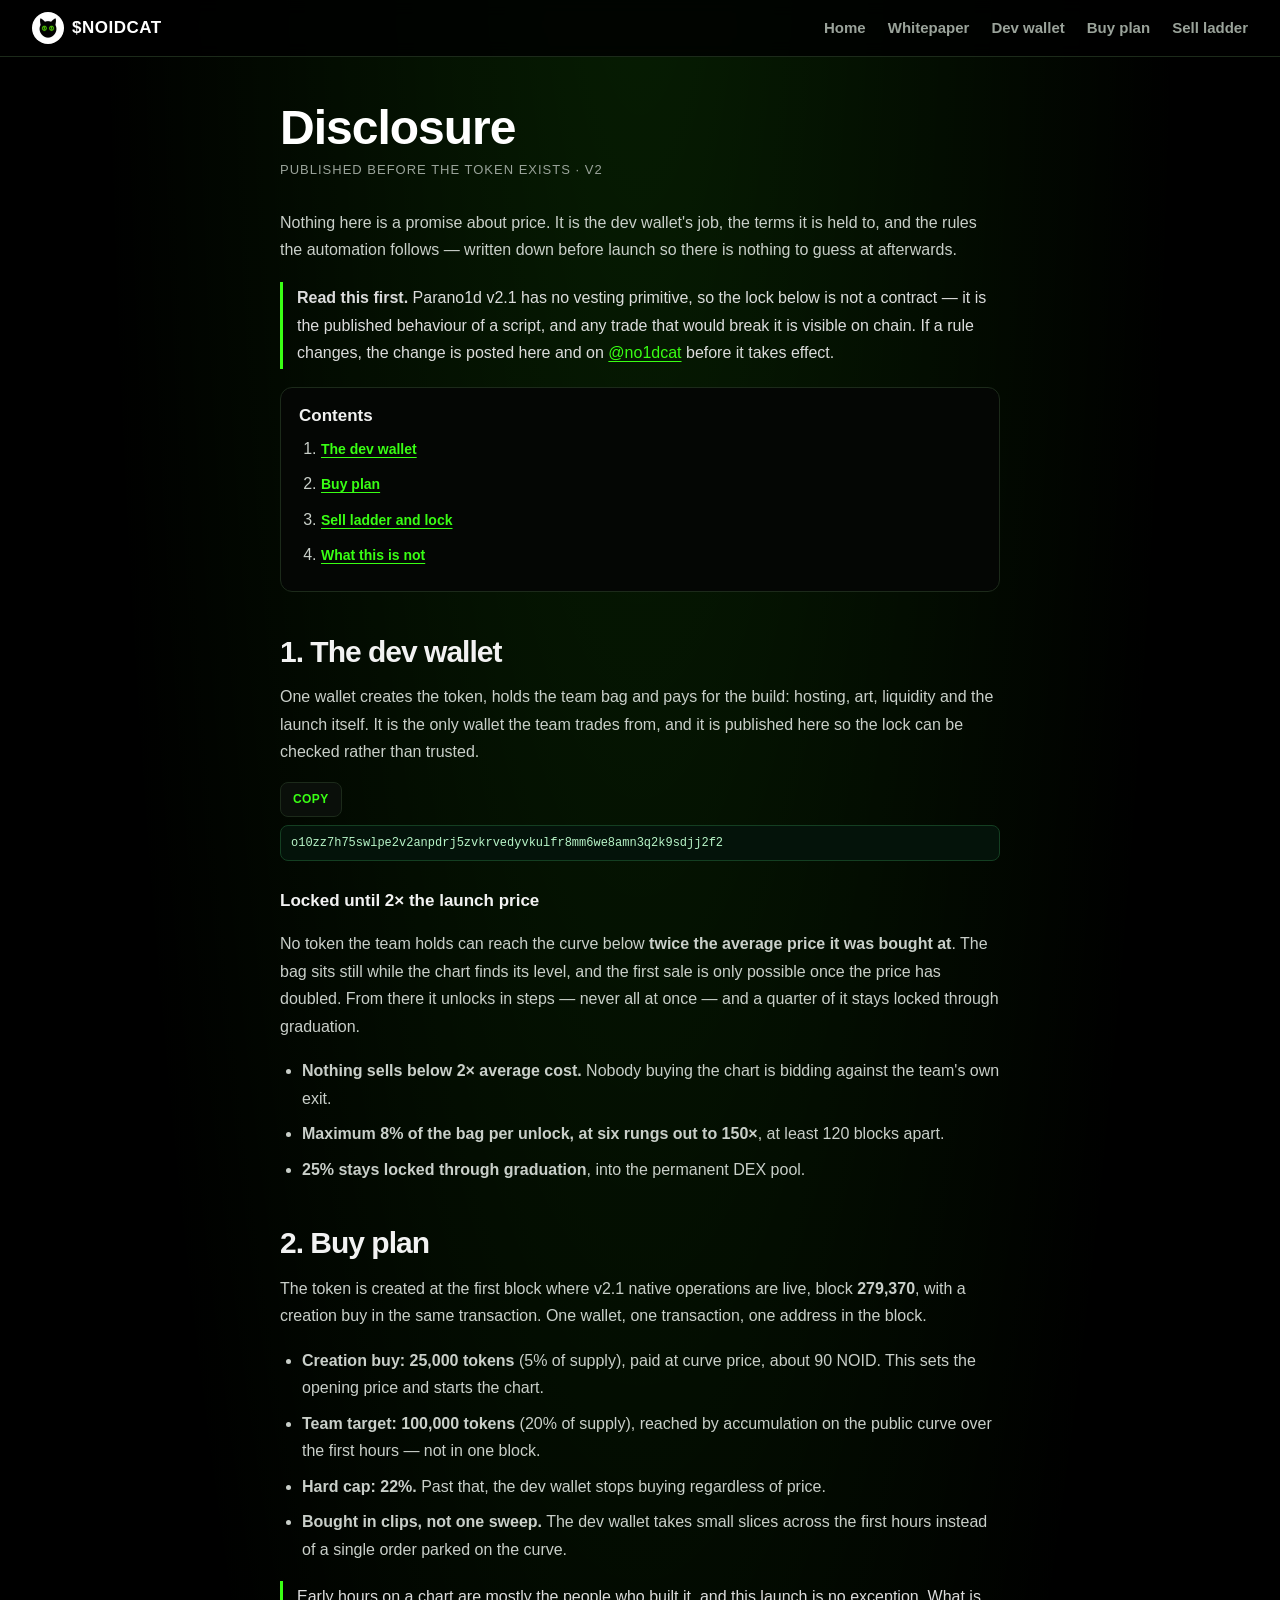
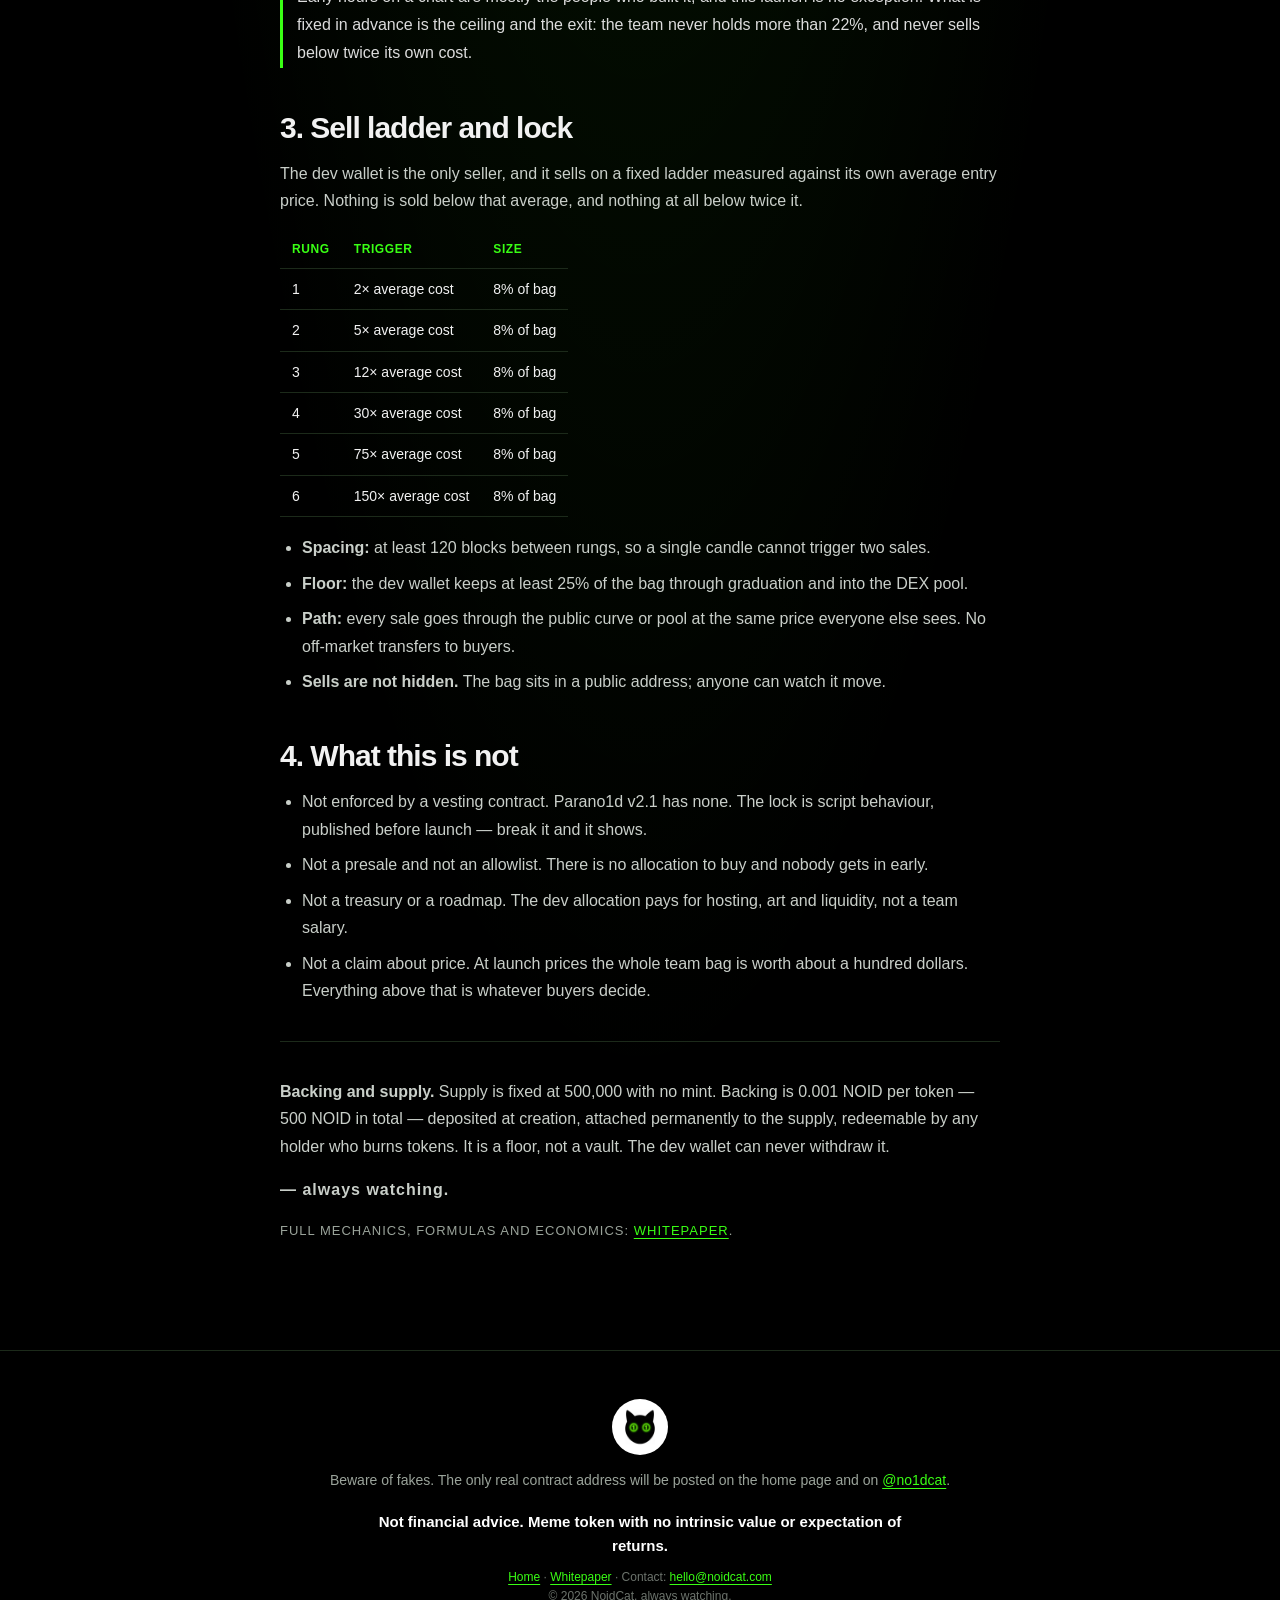
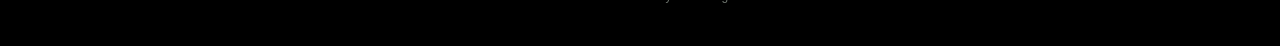
==== commit 2e146412: "Ladder rungs out to 150x so a run actually pays" ====
--- a/disclosure.html
+++ b/disclosure.html
@@ -49,7 +49,7 @@
   <p>No token the team holds can reach the curve below <strong>twice the average price it was bought at</strong>. The bag sits still while the chart finds its level, and the first sale is only possible once the price has doubled. From there it unlocks in steps — never all at once — and a quarter of it stays locked through graduation.</p>
   <ul>
     <li><strong>Nothing sells below 2&times; average cost.</strong> Nobody buying the chart is bidding against the team's own exit.</li>
-    <li><strong>Maximum 8% of the bag per unlock</strong>, at least 120 blocks apart.</li>
+    <li><strong>Maximum 8% of the bag per unlock, at six rungs out to 150&times;</strong>, at least 120 blocks apart.</li>
     <li><strong>25% stays locked through graduation</strong>, into the permanent DEX pool.</li>
   </ul>
 
@@ -71,9 +71,11 @@
     <thead><tr><th>Rung</th><th>Trigger</th><th>Size</th></tr></thead>
     <tbody>
       <tr><td>1</td><td>2&times; average cost</td><td>8% of bag</td></tr>
-      <tr><td>2</td><td>3&times; average cost</td><td>8% of bag</td></tr>
-      <tr><td>3</td><td>5&times; average cost</td><td>8% of bag</td></tr>
-      <tr><td>4</td><td>8&times; average cost</td><td>8% of bag</td></tr>
+      <tr><td>2</td><td>5&times; average cost</td><td>8% of bag</td></tr>
+      <tr><td>3</td><td>12&times; average cost</td><td>8% of bag</td></tr>
+      <tr><td>4</td><td>30&times; average cost</td><td>8% of bag</td></tr>
+      <tr><td>5</td><td>75&times; average cost</td><td>8% of bag</td></tr>
+      <tr><td>6</td><td>150&times; average cost</td><td>8% of bag</td></tr>
     </tbody>
   </table>
   <ul>
